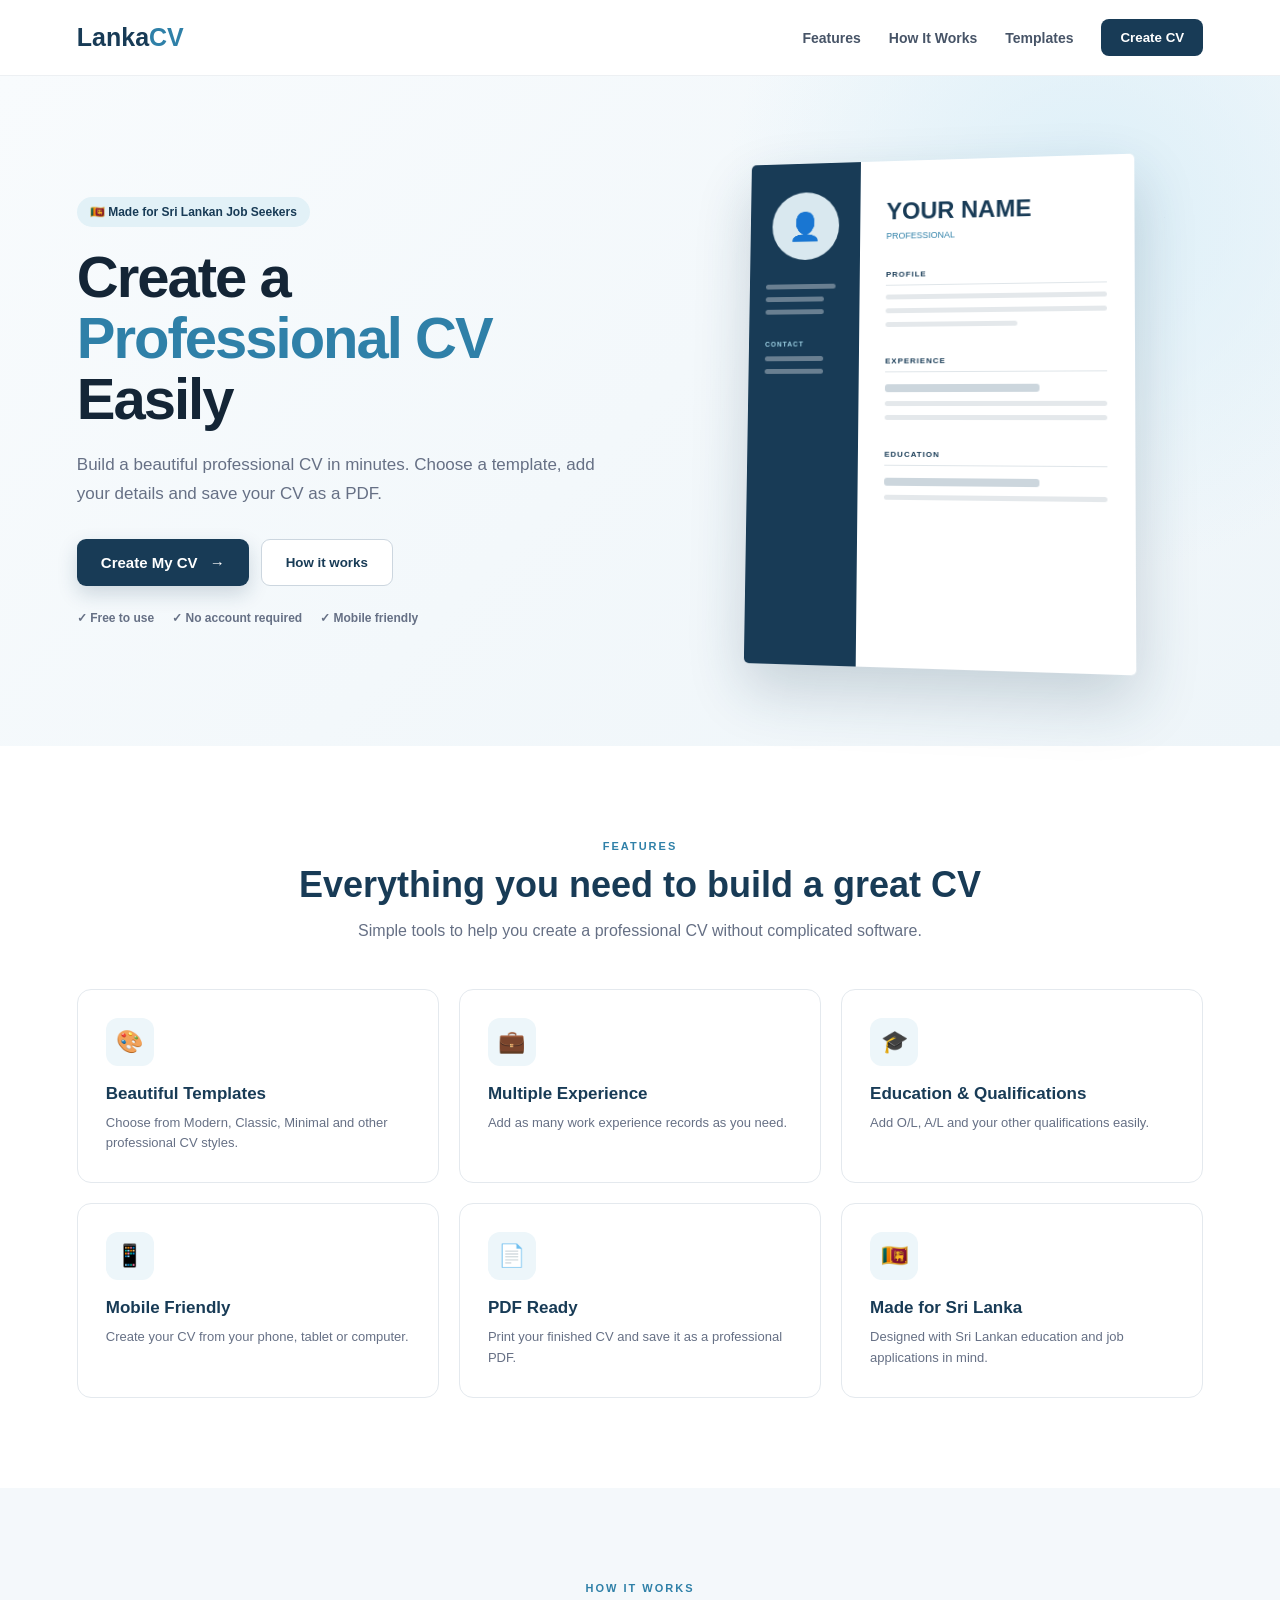
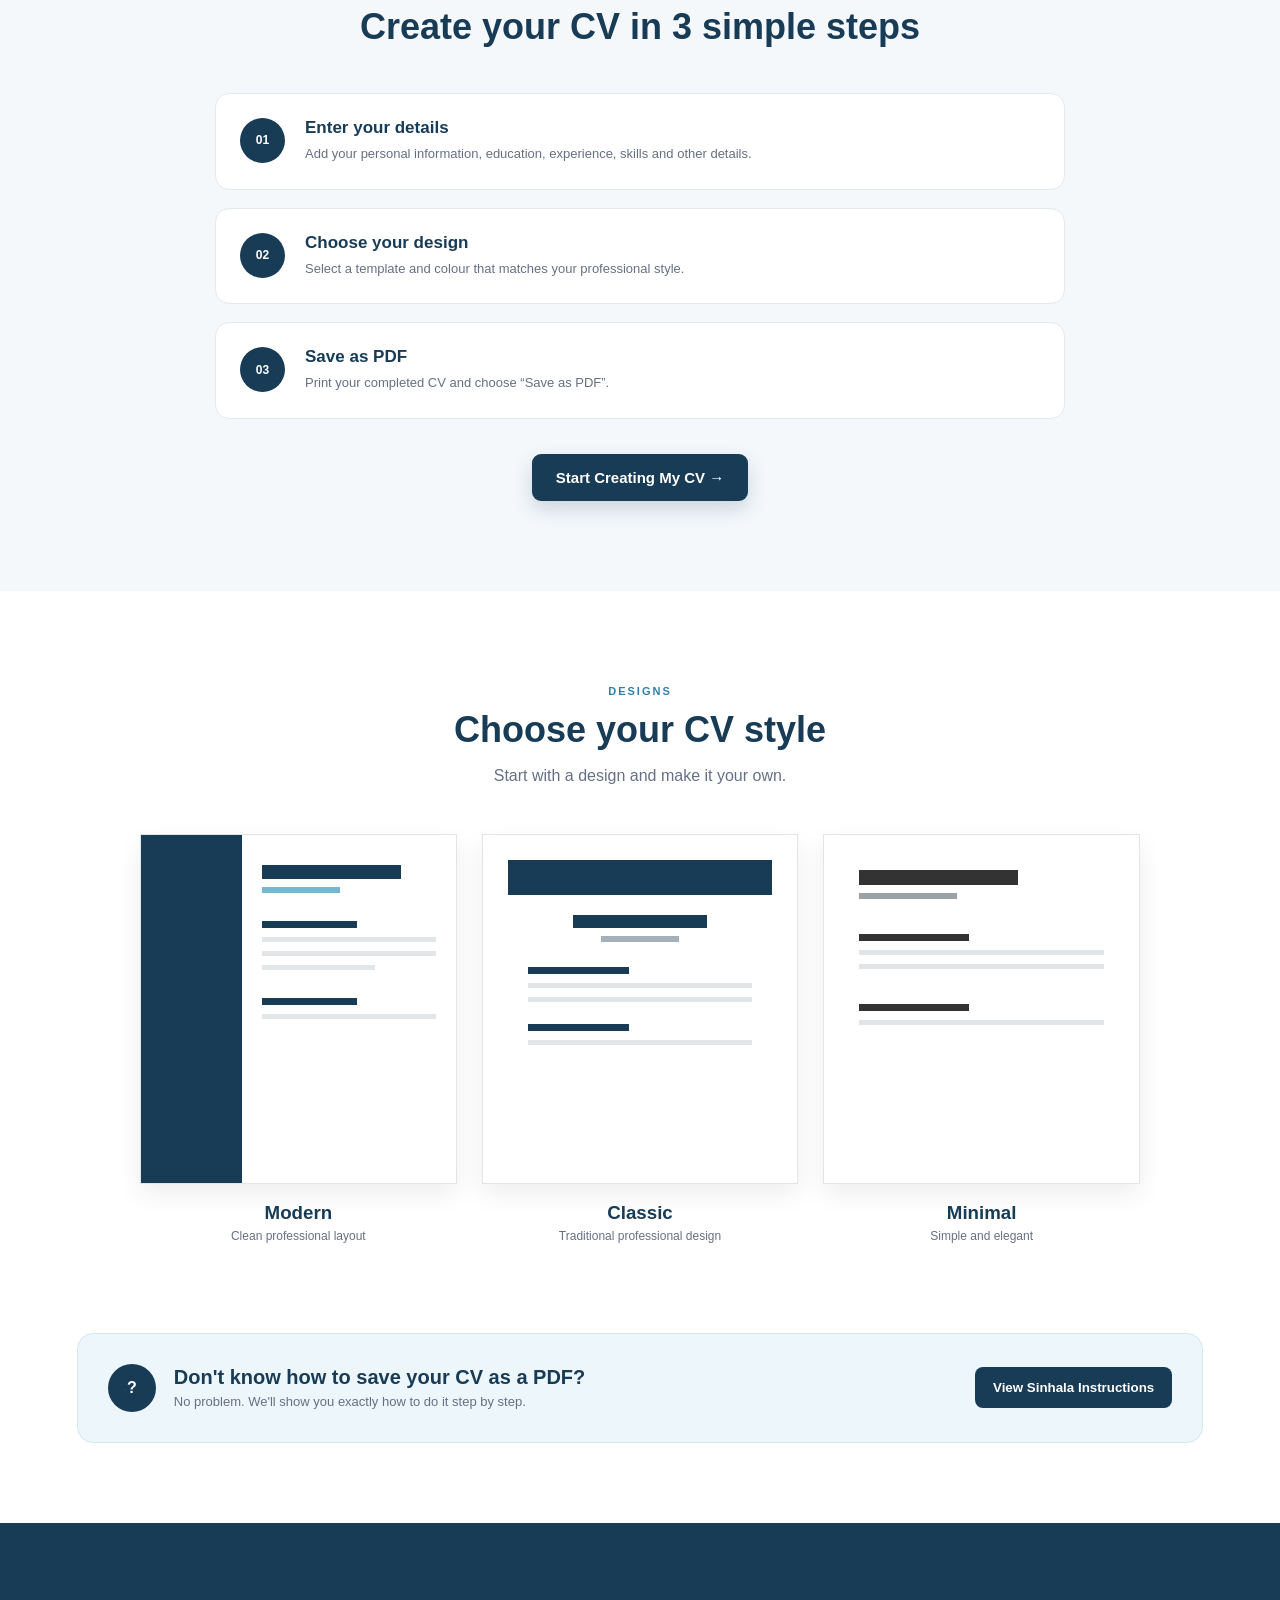
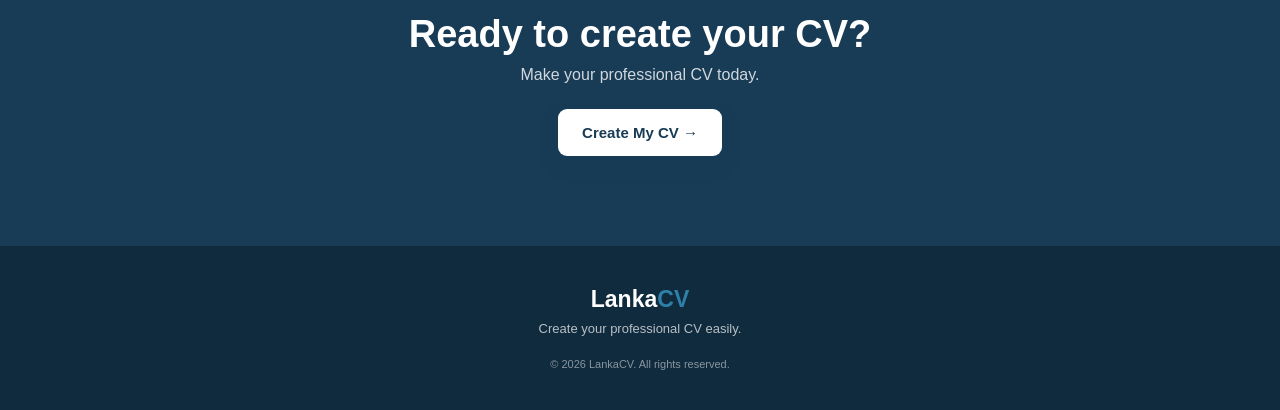
==== index.html @ cb24cae5 "Update index.html" ====
<!DOCTYPE html>
<html lang="en">
<head>
    <meta charset="UTF-8">
    <meta name="google-site-verification" content="SoLSp-naHzI0ZuiGSg0aDbTzo4lrwo9VHKtTko4lv-o" />
    <meta name="viewport" content="width=device-width, initial-scale=1.0">

    <title>LankaCV - Create Your Professional CV</title>

    <link rel="stylesheet" href="landing.css">
</head>

<body>

<!-- ================= NAVBAR ================= -->

<header class="navbar">

    <a href="#" class="logo">
        Lanka<span>CV</span>
    </a>

    <nav>
        <a href="#features">Features</a>
        <a href="#how">How It Works</a>
        <a href="#templates">Templates</a>
        <button class="nav-btn" onclick="openBuilder()">
            Create CV
        </button>
    </nav>

    <button class="menu-btn" onclick="toggleMenu()">
        ☰
    </button>

</header>


<!-- ================= MOBILE MENU ================= -->

<div class="mobile-menu" id="mobileMenu">

    <a href="#features" onclick="closeMenu()">Features</a>
    <a href="#how" onclick="closeMenu()">How It Works</a>
    <a href="#templates" onclick="closeMenu()">Templates</a>

    <button onclick="openBuilder()">
        Create My CV
    </button>

</div>


<!-- ================= HERO ================= -->

<section class="hero">

    <div class="hero-content">

        <div class="badge">
            🇱🇰 Made for Sri Lankan Job Seekers
        </div>

        <h1>
            Create a
            <span>Professional CV</span>
            Easily
        </h1>

        <p>
            Build a beautiful professional CV in minutes.
            Choose a template, add your details and save
            your CV as a PDF.
        </p>

        <div class="hero-buttons">

            <button
                class="primary-btn"
                onclick="openBuilder()">

                Create My CV
                <span>→</span>

            </button>

            <button
                class="secondary-btn"
                onclick="scrollToHow()">

                How it works

            </button>

        </div>

        <div class="trust">

            <div>
                ✓ Free to use
            </div>

            <div>
                ✓ No account required
            </div>

            <div>
                ✓ Mobile friendly
            </div>

        </div>

    </div>


    <!-- HERO CV MOCKUP -->

    <div class="hero-preview">

        <div class="mock-cv">

            <div class="mock-sidebar">

                <div class="mock-photo">
                    👤
                </div>

                <div class="mock-line long"></div>
                <div class="mock-line"></div>
                <div class="mock-line"></div>

                <div class="mock-title">
                    CONTACT
                </div>

                <div class="mock-line"></div>
                <div class="mock-line"></div>

            </div>


            <div class="mock-content">

                <div class="mock-name">
                    YOUR NAME
                </div>

                <div class="mock-job">
                    PROFESSIONAL
                </div>

                <div class="mock-section">
                    PROFILE
                </div>

                <div class="mock-text"></div>
                <div class="mock-text"></div>
                <div class="mock-text short"></div>

                <div class="mock-section">
                    EXPERIENCE
                </div>

                <div class="mock-heading"></div>
                <div class="mock-text"></div>
                <div class="mock-text"></div>

                <div class="mock-section">
                    EDUCATION
                </div>

                <div class="mock-heading"></div>
                <div class="mock-text"></div>

            </div>

        </div>

    </div>

</section>


<!-- ================= FEATURES ================= -->

<section class="features section" id="features">

    <div class="section-heading">

        <span>FEATURES</span>

        <h2>
            Everything you need to build a great CV
        </h2>

        <p>
            Simple tools to help you create a professional
            CV without complicated software.
        </p>

    </div>


    <div class="feature-grid">

        <div class="feature-card">

            <div class="feature-icon">
                🎨
            </div>

            <h3>
                Beautiful Templates
            </h3>

            <p>
                Choose from Modern, Classic, Minimal
                and other professional CV styles.
            </p>

        </div>


        <div class="feature-card">

            <div class="feature-icon">
                💼
            </div>

            <h3>
                Multiple Experience
            </h3>

            <p>
                Add as many work experience records
                as you need.
            </p>

        </div>


        <div class="feature-card">

            <div class="feature-icon">
                🎓
            </div>

            <h3>
                Education & Qualifications
            </h3>

            <p>
                Add O/L, A/L and your other
                qualifications easily.
            </p>

        </div>


        <div class="feature-card">

            <div class="feature-icon">
                📱
            </div>

            <h3>
                Mobile Friendly
            </h3>

            <p>
                Create your CV from your phone,
                tablet or computer.
            </p>

        </div>


        <div class="feature-card">

            <div class="feature-icon">
                📄
            </div>

            <h3>
                PDF Ready
            </h3>

            <p>
                Print your finished CV and save it
                as a professional PDF.
            </p>

        </div>


        <div class="feature-card">

            <div class="feature-icon">
                🇱🇰
            </div>

            <h3>
                Made for Sri Lanka
            </h3>

            <p>
                Designed with Sri Lankan education
                and job applications in mind.
            </p>

        </div>

    </div>

</section>


<!-- ================= HOW IT WORKS ================= -->

<section class="how section" id="how">

    <div class="section-heading">

        <span>HOW IT WORKS</span>

        <h2>
            Create your CV in 3 simple steps
        </h2>

    </div>


    <div class="steps">

        <div class="step">

            <div class="step-number">
                01
            </div>

            <div>

                <h3>
                    Enter your details
                </h3>

                <p>
                    Add your personal information,
                    education, experience, skills
                    and other details.
                </p>

            </div>

        </div>


        <div class="step">

            <div class="step-number">
                02
            </div>

            <div>

                <h3>
                    Choose your design
                </h3>

                <p>
                    Select a template and colour
                    that matches your professional style.
                </p>

            </div>

        </div>


        <div class="step">

            <div class="step-number">
                03
            </div>

            <div>

                <h3>
                    Save as PDF
                </h3>

                <p>
                    Print your completed CV and
                    choose “Save as PDF”.
                </p>

            </div>

        </div>

    </div>


    <button
        class="primary-btn center-btn"
        onclick="openBuilder()">

        Start Creating My CV →

    </button>

</section>


<!-- ================= TEMPLATES ================= -->

<section class="templates section" id="templates">

    <div class="section-heading">

        <span>DESIGNS</span>

        <h2>
            Choose your CV style
        </h2>

        <p>
            Start with a design and make it your own.
        </p>

    </div>


    <div class="template-grid">

        <div class="template-card">

            <div class="template-preview modern-preview">

                <div class="tp-side"></div>

                <div class="tp-content">

                    <div class="tp-name"></div>
                    <div class="tp-job"></div>

                    <div class="tp-heading"></div>

                    <div class="tp-text"></div>
                    <div class="tp-text"></div>
                    <div class="tp-text small"></div>

                    <div class="tp-heading"></div>

                    <div class="tp-text"></div>

                </div>

            </div>

            <h3>
                Modern
            </h3>

            <p>
                Clean professional layout
            </p>

        </div>


        <div class="template-card">

            <div class="template-preview classic-preview">

                <div class="classic-top"></div>

                <div class="classic-body">

                    <div class="classic-name"></div>
                    <div class="classic-job"></div>

                    <div class="classic-heading"></div>

                    <div class="classic-text"></div>
                    <div class="classic-text"></div>

                    <div class="classic-heading"></div>

                    <div class="classic-text"></div>

                </div>

            </div>

            <h3>
                Classic
            </h3>

            <p>
                Traditional professional design
            </p>

        </div>


        <div class="template-card">

            <div class="template-preview minimal-preview">

                <div class="minimal-name"></div>
                <div class="minimal-job"></div>

                <div class="minimal-heading"></div>

                <div class="minimal-text"></div>
                <div class="minimal-text"></div>

                <div class="minimal-heading"></div>

                <div class="minimal-text"></div>

            </div>

            <h3>
                Minimal
            </h3>

            <p>
                Simple and elegant
            </p>

        </div>

    </div>

</section>


<!-- ================= PDF HELP ================= -->

<section class="pdf-help">

    <div>

        <div class="help-icon">
            ?
        </div>

        <div>

            <h2>
                Don't know how to save your CV as a PDF?
            </h2>

            <p>
                No problem. We'll show you exactly how
                to do it step by step.
            </p>

        </div>

    </div>

    <button onclick="openPdfHelp()">
        View Sinhala Instructions
    </button>

</section>


<!-- ================= CTA ================= -->

<section class="cta">

    <h2>
        Ready to create your CV?
    </h2>

    <p>
        Make your professional CV today.
    </p>

    <button
        class="primary-btn"
        onclick="openBuilder()">

        Create My CV →

    </button>

</section>


<!-- ================= FOOTER ================= -->

<footer>

    <div class="footer-logo">
        Lanka<span>CV</span>
    </div>

    <p>
        Create your professional CV easily.
    </p>

    <small>
        © 2026 LankaCV. All rights reserved.
    </small>

</footer>


<!-- ================= PDF MODAL ================= -->

<div class="modal" id="pdfModal">

    <div class="modal-box">

        <button
            class="close-modal"
            onclick="closePdfHelp()">

            ×

        </button>

        <div class="modal-icon">
            📄
        </div>

        <h2>
            PDF එකක් විදිහට CV එක Download කරන්නේ කොහොමද?
        </h2>

        <p class="modal-intro">
            CV එක හදාගෙන ඉවර වුණාම පහත steps ටික follow කරන්න.
        </p>


        <div class="instruction">

            <div class="instruction-number">
                1
            </div>

            <div>

                <h3>
                    CV එක සම්පූර්ණ කරන්න
                </h3>

                <p>
                    Personal Details, Education,
                    Experience, Skills වගේ අවශ්‍ය තොරතුරු
                    සියල්ල ඇතුළත් කරන්න.
                </p>

            </div>

        </div>


        <div class="instruction">

            <div class="instruction-number">
                2
            </div>

            <div>

                <h3>
                    Download / Save as PDF ඔබන්න
                </h3>

                <p>
                    CV Builder එකේ පහළ තියෙන
                    “Download / Save as PDF” button එක ඔබන්න.
                </p>

            </div>

        </div>


        <div class="instruction">

            <div class="instruction-number">
                3
            </div>

            <div>

                <h3>
                    Print window එක එනකම් ඉන්න
                </h3>

                <p>
                    Browser එකේ Print window එක open වෙයි.
                </p>

            </div>

        </div>


        <div class="instruction">

            <div class="instruction-number">
                4
            </div>

            <div>

                <h3>
                    Destination / Printer එක තෝරන්න
                </h3>

                <p>
                    Computer එකේ නම්
                    <b>Save as PDF</b> තෝරන්න.
                    Phone එකක නම් Print options වල
                    PDF / Save as PDF option එක බලන්න.
                </p>

            </div>

        </div>


        <div class="instruction">

            <div class="instruction-number">
                5
            </div>

            <div>

                <h3>
                    Save කරන්න
                </h3>

                <p>
                    File name එකක් දාලා
                    <b>Save</b> කරන්න.
                    දැන් ඔයාගේ CV එක PDF file එකක්.
                </p>

            </div>

        </div>


        <div class="tip">

            💡 <b>Tip:</b>
            PDF එක save කරන්න කලින් Preview එකේ
            CV එකේ සියලුම details හරියට තියෙනවද කියලා බලන්න.

        </div>


        <button
            class="modal-builder-btn"
            onclick="closePdfHelp(); openBuilder();">

            දැන් CV එක හදන්න →

        </button>

    </div>

</div>


<script src="landing.js"></script>

</body>
</html>
---- landing.css ----
*{
    box-sizing:border-box;
    margin:0;
    padding:0;
}

html{
    scroll-behavior:smooth;
}

:root{
    --primary:#183b56;
    --secondary:#2f80a8;
    --light:#f4f8fb;
    --text:#182230;
    --muted:#667085;
    --border:#e4e9ee;
    --white:#ffffff;
}

body{
    font-family:Arial,"Segoe UI",sans-serif;
    color:var(--text);
    background:white;
    overflow-x:hidden;
}

button{
    font-family:inherit;
}

a{
    text-decoration:none;
    color:inherit;
}


/* ================= NAVBAR ================= */

.navbar{
    width:100%;
    height:76px;
    padding:0 6%;
    display:flex;
    align-items:center;
    justify-content:space-between;
    background:white;
    border-bottom:1px solid #edf0f3;
    position:sticky;
    top:0;
    z-index:100;
}

.logo{
    font-size:25px;
    font-weight:900;
    color:var(--primary);
}

.logo span,
.footer-logo span{
    color:var(--secondary);
}

.navbar nav{
    display:flex;
    align-items:center;
    gap:28px;
}

.navbar nav a{
    font-size:14px;
    color:#475467;
    font-weight:600;
}

.navbar nav a:hover{
    color:var(--primary);
}

.nav-btn{
    border:0;
    background:var(--primary);
    color:white;
    padding:11px 19px;
    border-radius:8px;
    font-weight:700;
    cursor:pointer;
}

.menu-btn{
    display:none;
    border:0;
    background:none;
    font-size:25px;
    cursor:pointer;
}


/* ================= MOBILE MENU ================= */

.mobile-menu{
    display:none;
    position:fixed;
    top:76px;
    left:0;
    right:0;
    background:white;
    padding:20px;
    box-shadow:0 10px 25px rgba(0,0,0,.1);
    z-index:99;
}

.mobile-menu.open{
    display:flex;
    flex-direction:column;
    gap:15px;
}

.mobile-menu a{
    padding:10px;
    font-weight:600;
}

.mobile-menu button{
    border:0;
    padding:13px;
    border-radius:8px;
    background:var(--primary);
    color:white;
    font-weight:700;
}


/* ================= HERO ================= */

.hero{
    min-height:650px;
    padding:80px 6%;
    background:
        radial-gradient(circle at 85% 20%,#dceff8 0,transparent 30%),
        linear-gradient(135deg,#f8fbfd,#eef5f9);
    display:grid;
    grid-template-columns:1fr 1fr;
    gap:60px;
    align-items:center;
}

.hero-content{
    max-width:620px;
}

.badge{
    display:inline-block;
    padding:8px 13px;
    border-radius:30px;
    background:#e2f1f7;
    color:var(--primary);
    font-size:12px;
    font-weight:700;
    margin-bottom:20px;
}

.hero h1{
    font-size:58px;
    line-height:1.05;
    letter-spacing:-2px;
    color:#142536;
}

.hero h1 span{
    display:block;
    color:var(--secondary);
}

.hero p{
    max-width:570px;
    margin-top:22px;
    font-size:17px;
    line-height:1.7;
    color:var(--muted);
}

.hero-buttons{
    display:flex;
    gap:12px;
    margin-top:30px;
}

.primary-btn{
    border:0;
    background:var(--primary);
    color:white;
    padding:15px 24px;
    border-radius:9px;
    font-size:15px;
    font-weight:800;
    cursor:pointer;
    box-shadow:0 8px 20px rgba(24,59,86,.18);
}

.primary-btn:hover{
    transform:translateY(-2px);
}

.primary-btn span{
    margin-left:8px;
}

.secondary-btn{
    background:white;
    border:1px solid #ccd6df;
    color:var(--primary);
    padding:15px 24px;
    border-radius:9px;
    font-weight:700;
    cursor:pointer;
}

.trust{
    display:flex;
    flex-wrap:wrap;
    gap:18px;
    margin-top:25px;
    color:#667085;
    font-size:12px;
    font-weight:600;
}


/* ================= HERO MOCK CV ================= */

.hero-preview{
    display:flex;
    justify-content:center;
    perspective:1000px;
}

.mock-cv{
    width:390px;
    height:510px;
    background:white;
    display:grid;
    grid-template-columns:115px 1fr;
    box-shadow:0 25px 60px rgba(24,59,86,.2);
    transform:rotateY(-7deg) rotateX(3deg);
    border-radius:5px;
    overflow:hidden;
}

.mock-sidebar{
    background:var(--primary);
    padding:30px 17px;
}

.mock-photo{
    width:70px;
    height:70px;
    border-radius:50%;
    background:#d9e8ef;
    display:flex;
    align-items:center;
    justify-content:center;
    margin:0 auto 25px;
    font-size:28px;
}

.mock-line{
    width:75%;
    height:5px;
    border-radius:5px;
    background:rgba(255,255,255,.35);
    margin-bottom:8px;
}

.mock-line.long{
    width:90%;
}

.mock-title{
    color:#9ed2e5;
    font-size:7px;
    font-weight:bold;
    letter-spacing:1px;
    margin:27px 0 9px;
}

.mock-content{
    padding:38px 27px;
}

.mock-name{
    font-size:24px;
    font-weight:900;
    color:var(--primary);
}

.mock-job{
    color:var(--secondary);
    font-size:9px;
    margin-top:6px;
}

.mock-section{
    margin-top:30px;
    padding-bottom:6px;
    border-bottom:1px solid #dfe5e9;
    font-size:8px;
    font-weight:800;
    letter-spacing:1px;
    color:var(--primary);
}

.mock-text{
    height:5px;
    background:#e4e8eb;
    margin-top:9px;
    border-radius:4px;
}

.mock-text.short{
    width:60%;
}

.mock-heading{
    width:70%;
    height:8px;
    background:#ccd6dd;
    margin-top:12px;
    border-radius:3px;
}


/* ================= SECTIONS ================= */

.section{
    padding:90px 6%;
}

.section-heading{
    max-width:700px;
    margin:0 auto 45px;
    text-align:center;
}

.section-heading span{
    font-size:11px;
    font-weight:900;
    letter-spacing:2px;
    color:var(--secondary);
}

.section-heading h2{
    margin-top:10px;
    font-size:36px;
    color:var(--primary);
}

.section-heading p{
    margin-top:12px;
    color:var(--muted);
    line-height:1.6;
}


/* ================= FEATURES ================= */

.features{
    background:white;
}

.feature-grid{
    max-width:1150px;
    margin:auto;
    display:grid;
    grid-template-columns:repeat(3,1fr);
    gap:20px;
}

.feature-card{
    border:1px solid var(--border);
    padding:28px;
    border-radius:14px;
    background:white;
    transition:.2s;
}

.feature-card:hover{
    transform:translateY(-5px);
    box-shadow:0 15px 35px rgba(0,0,0,.07);
}

.feature-icon{
    width:48px;
    height:48px;
    display:flex;
    align-items:center;
    justify-content:center;
    background:#edf6fa;
    border-radius:12px;
    font-size:22px;
    margin-bottom:18px;
}

.feature-card h3{
    font-size:17px;
    color:var(--primary);
}

.feature-card p{
    margin-top:9px;
    font-size:13px;
    line-height:1.6;
    color:var(--muted);
}


/* ================= HOW ================= */

.how{
    background:var(--light);
}

.steps{
    max-width:850px;
    margin:auto;
    display:grid;
    gap:18px;
}

.step{
    background:white;
    border:1px solid var(--border);
    border-radius:14px;
    padding:24px;
    display:flex;
    gap:20px;
    align-items:flex-start;
}

.step-number{
    width:45px;
    height:45px;
    flex-shrink:0;
    border-radius:50%;
    background:var(--primary);
    color:white;
    display:flex;
    align-items:center;
    justify-content:center;
    font-weight:900;
    font-size:12px;
}

.step h3{
    color:var(--primary);
    font-size:17px;
}

.step p{
    margin-top:6px;
    color:var(--muted);
    line-height:1.6;
    font-size:13px;
}

.center-btn{
    display:block;
    margin:35px auto 0;
}


/* ================= TEMPLATES ================= */

.template-grid{
    max-width:1000px;
    margin:auto;
    display:grid;
    grid-template-columns:repeat(3,1fr);
    gap:25px;
}

.template-card{
    text-align:center;
}

.template-preview{
    height:350px;
    border:1px solid #dfe5e9;
    background:white;
    box-shadow:0 10px 25px rgba(0,0,0,.07);
    margin-bottom:18px;
    overflow:hidden;
}

.modern-preview{
    display:grid;
    grid-template-columns:32% 68%;
}

.tp-side{
    background:var(--primary);
}

.tp-content{
    padding:30px 20px;
    text-align:left;
}

.tp-name{
    width:80%;
    height:14px;
    background:var(--primary);
}

.tp-job{
    width:45%;
    height:6px;
    background:#78b6ce;
    margin-top:8px;
}

.tp-heading{
    width:55%;
    height:7px;
    background:var(--primary);
    margin-top:28px;
}

.tp-text{
    width:100%;
    height:5px;
    background:#e2e6e9;
    margin-top:9px;
}

.tp-text.small{
    width:65%;
}

.classic-preview{
    padding:25px;
}

.classic-top{
    height:35px;
    background:var(--primary);
}

.classic-body{
    padding:20px;
}

.classic-name{
    width:60%;
    height:13px;
    background:var(--primary);
    margin:auto;
}

.classic-job{
    width:35%;
    height:6px;
    background:#a5afb7;
    margin:8px auto 25px;
}

.classic-heading{
    width:45%;
    height:7px;
    background:var(--primary);
    margin-top:22px;
}

.classic-text{
    width:100%;
    height:5px;
    background:#e1e5e8;
    margin-top:9px;
}

.minimal-preview{
    padding:35px;
    text-align:left;
}

.minimal-name{
    width:65%;
    height:15px;
    background:#333;
}

.minimal-job{
    width:40%;
    height:6px;
    background:#9aa2a8;
    margin-top:8px;
}

.minimal-heading{
    width:45%;
    height:7px;
    background:#333;
    margin-top:35px;
}

.minimal-text{
    width:100%;
    height:5px;
    background:#e2e5e7;
    margin-top:9px;
}

.template-card h3{
    color:var(--primary);
}

.template-card p{
    margin-top:5px;
    color:var(--muted);
    font-size:12px;
}


/* ================= PDF HELP ================= */

.pdf-help{
    margin:0 6% 80px;
    padding:30px;
    background:#edf6fa;
    border:1px solid #d5e8ef;
    border-radius:16px;
    display:flex;
    justify-content:space-between;
    align-items:center;
    gap:25px;
}

.pdf-help>div{
    display:flex;
    align-items:center;
    gap:18px;
}

.help-icon{
    width:48px;
    height:48px;
    border-radius:50%;
    background:var(--primary);
    color:white;
    display:flex;
    align-items:center;
    justify-content:center;
    font-weight:900;
}

.pdf-help h2{
    color:var(--primary);
    font-size:20px;
}

.pdf-help p{
    color:var(--muted);
    margin-top:5px;
    font-size:13px;
}

.pdf-help button{
    flex-shrink:0;
    border:0;
    background:var(--primary);
    color:white;
    padding:13px 18px;
    border-radius:8px;
    font-weight:700;
    cursor:pointer;
}


/* ================= CTA ================= */

.cta{
    text-align:center;
    padding:90px 20px;
    background:var(--primary);
    color:white;
}

.cta h2{
    font-size:38px;
}

.cta p{
    margin-top:10px;
    opacity:.8;
}

.cta .primary-btn{
    margin-top:25px;
    background:white;
    color:var(--primary);
}


/* ================= FOOTER ================= */

footer{
    background:#102b3e;
    color:white;
    text-align:center;
    padding:40px 20px;
}

.footer-logo{
    font-size:23px;
    font-weight:900;
}

footer p{
    margin-top:8px;
    font-size:13px;
    opacity:.7;
}

footer small{
    display:block;
    margin-top:22px;
    font-size:11px;
    opacity:.5;
}


/* ================= MODAL ================= */

.modal{
    display:none;
    position:fixed;
    inset:0;
    background:rgba(10,25,35,.65);
    z-index:500;
    padding:25px;
    overflow-y:auto;
}

.modal.open{
    display:flex;
    align-items:center;
    justify-content:center;
}

.modal-box{
    width:100%;
    max-width:650px;
    background:white;
    border-radius:18px;
    padding:35px;
    position:relative;
    max-height:90vh;
    overflow-y:auto;
}

.close-modal{
    position:absolute;
    top:15px;
    right:18px;
    border:0;
    background:#f0f2f4;
    width:34px;
    height:34px;
    border-radius:50%;
    font-size:23px;
    cursor:pointer;
}

.modal-icon{
    font-size:35px;
}

.modal-box h2{
    margin-top:12px;
    color:var(--primary);
    font-size:25px;
}

.modal-intro{
    margin-top:8px;
    color:var(--muted);
    line-height:1.6;
}

.instruction{
    display:flex;
    gap:15px;
    margin-top:20px;
    padding:16px;
    border:1px solid var(--border);
    border-radius:10px;
}

.instruction-number{
    width:30px;
    height:30px;
    flex-shrink:0;
    background:var(--primary);
    color:white;
    border-radius:50%;
    display:flex;
    justify-content:center;
    align-items:center;
    font-weight:900;
}

.instruction h3{
    color:var(--primary);
    font-size:14px;
}

.instruction p{
    margin-top:5px;
    color:#667085;
    line-height:1.6;
    font-size:13px;
}

.tip{
    margin-top:20px;
    padding:15px;
    border-radius:9px;
    background:#fff7df;
    color:#68551d;
    font-size:13px;
    line-height:1.6;
}

.modal-builder-btn{
    width:100%;
    margin-top:20px;
    border:0;
    padding:14px;
    background:var(--primary);
    color:white;
    border-radius:8px;
    font-weight:800;
    cursor:pointer;
}


/* ================= RESPONSIVE ================= */

@media(max-width:900px){

    .navbar{
        padding:0 20px;
    }

    .navbar nav{
        display:none;
    }

    .menu-btn{
        display:block;
    }

    .hero{
        grid-template-columns:1fr;
        padding:60px 6%;
        text-align:center;
    }

    .hero-content{
        margin:auto;
    }

    .hero h1{
        font-size:45px;
    }

    .hero-buttons,
    .trust{
        justify-content:center;
    }

    .hero-preview{
        margin-top:20px;
    }

    .feature-grid{
        grid-template-columns:1fr 1fr;
    }

    .template-grid{
        grid-template-columns:1fr 1fr;
    }

    .pdf-help{
        flex-direction:column;
        align-items:flex-start;
    }

}


@media(max-width:600px){

    .section{
        padding:65px 20px;
    }

    .hero{
        padding:50px 20px;
    }

    .hero h1{
        font-size:38px;
        letter-spacing:-1px;
    }

    .hero p{
        font-size:14px;
    }

    .hero-buttons{
        flex-direction:column;
    }

    .primary-btn,
    .secondary-btn{
        width:100%;
    }

    .mock-cv{
        width:300px;
        height:400px;
        grid-template-columns:90px 1fr;
    }

    .mock-content{
        padding:25px 18px;
    }

    .mock-name{
        font-size:18px;
    }

    .feature-grid,
    .template-grid{
        grid-template-columns:1fr;
    }

    .section-heading h2{
        font-size:28px;
    }

    .pdf-help{
        margin:0 20px 60px;
        padding:22px;
    }

    .pdf-help>div{
        align-items:flex-start;
    }

    .pdf-help h2{
        font-size:17px;
    }

    .pdf-help button{
        width:100%;
    }

    .cta h2{
        font-size:30px;
    }

    .modal{
        padding:10px;
    }

    .modal-box{
        padding:25px 18px;
    }

    .modal-box h2{
        font-size:20px;
    }

}
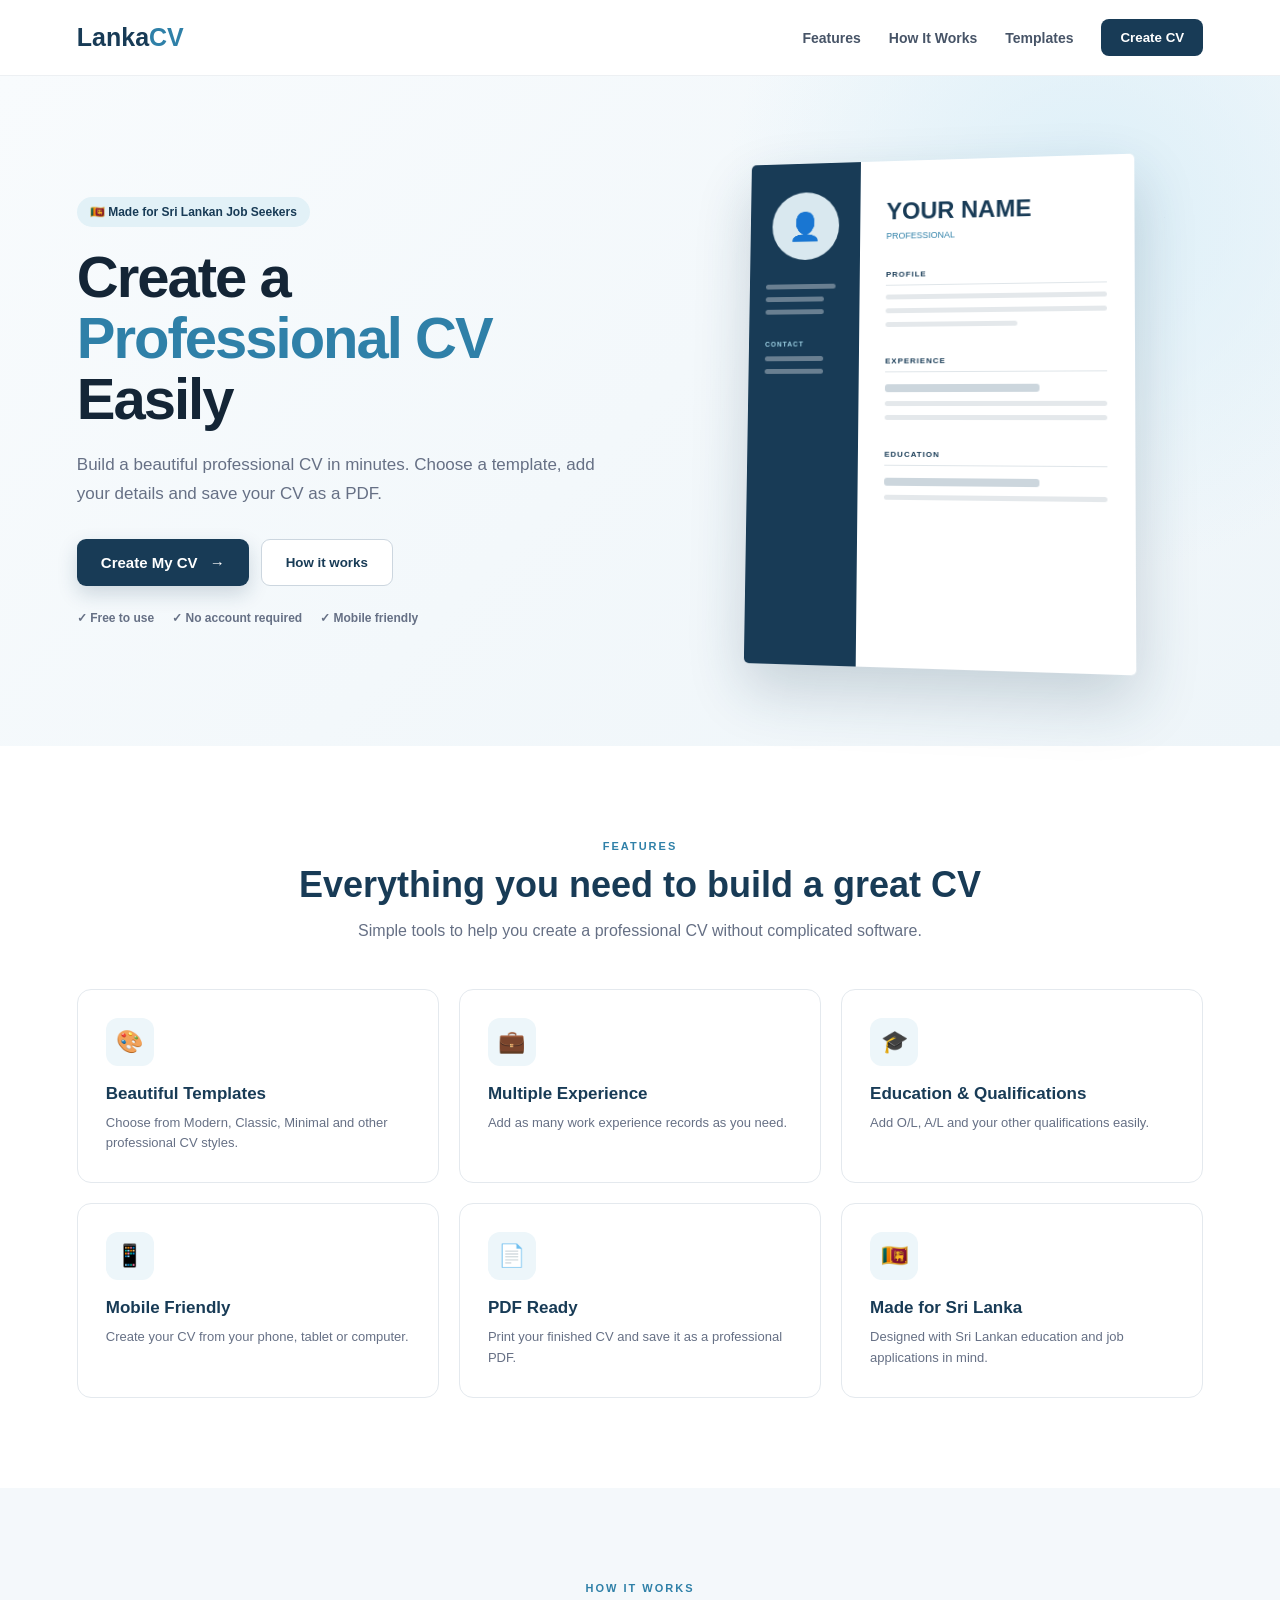
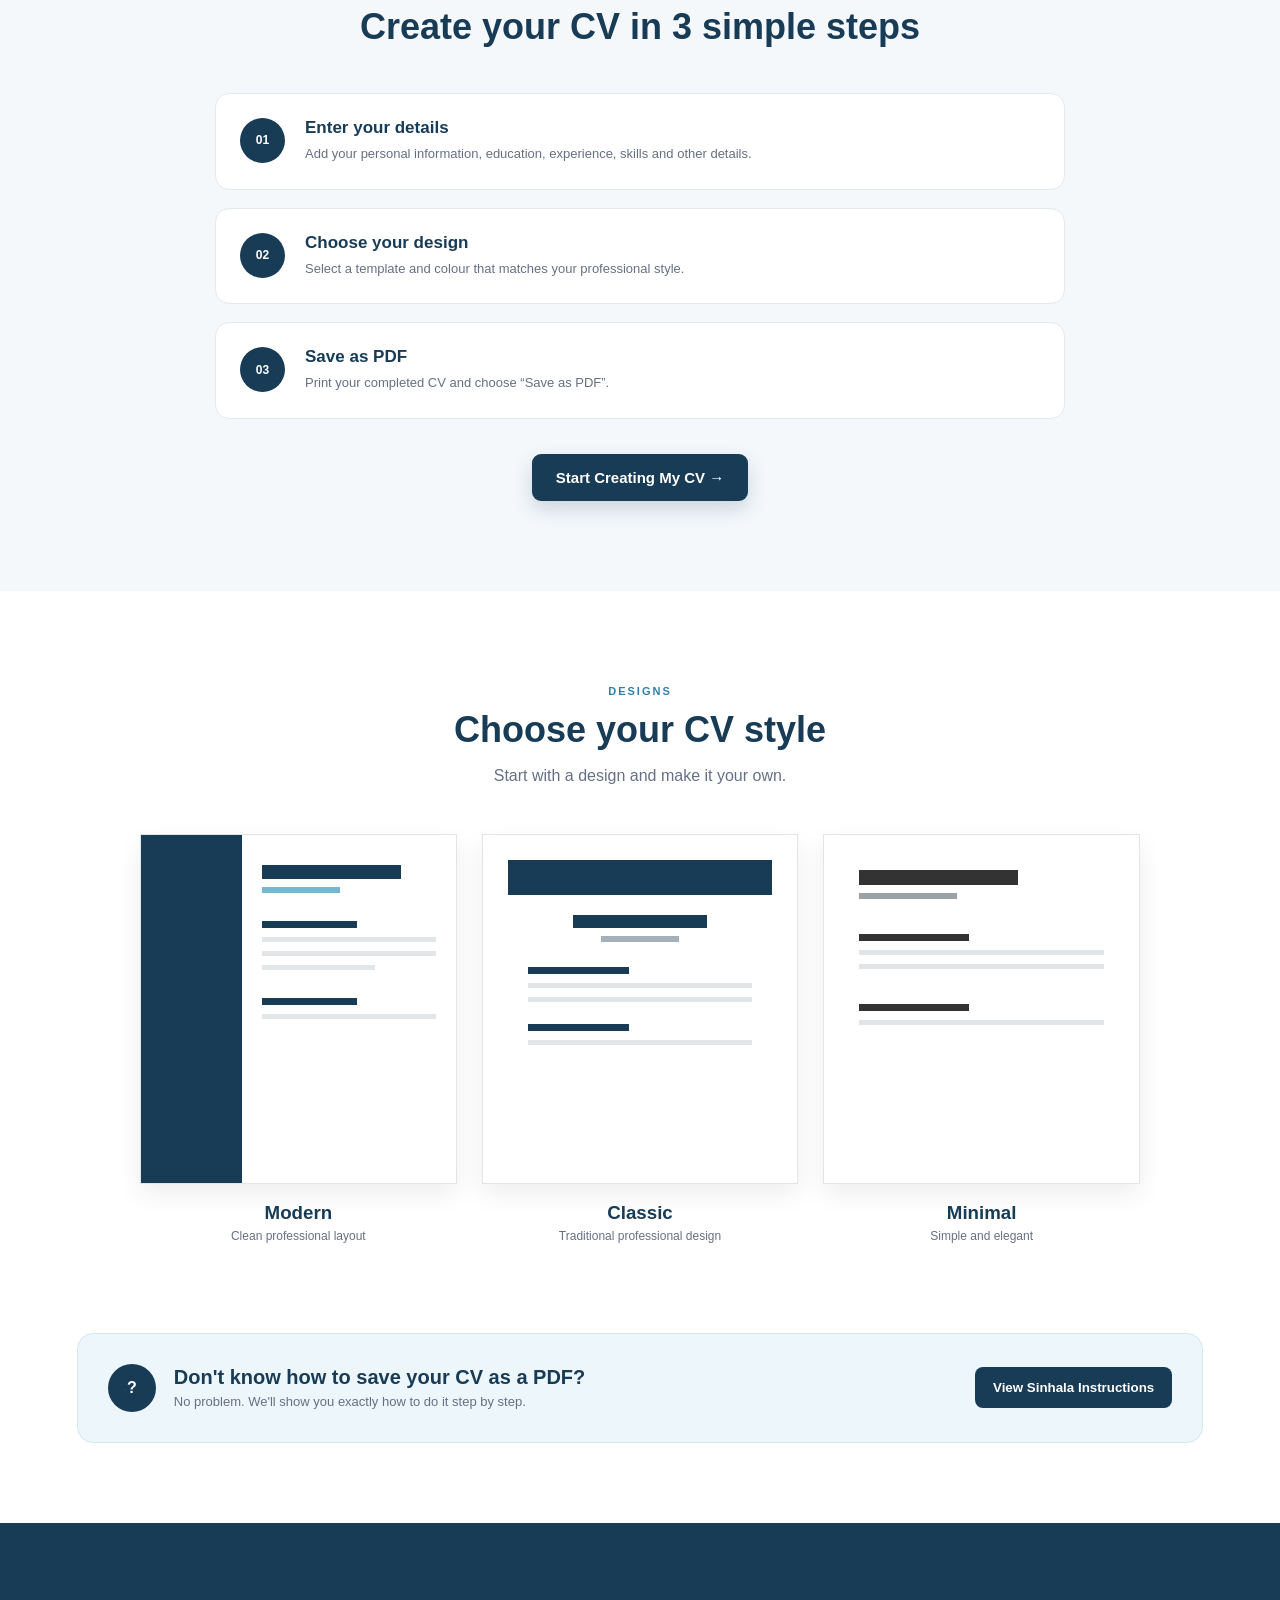
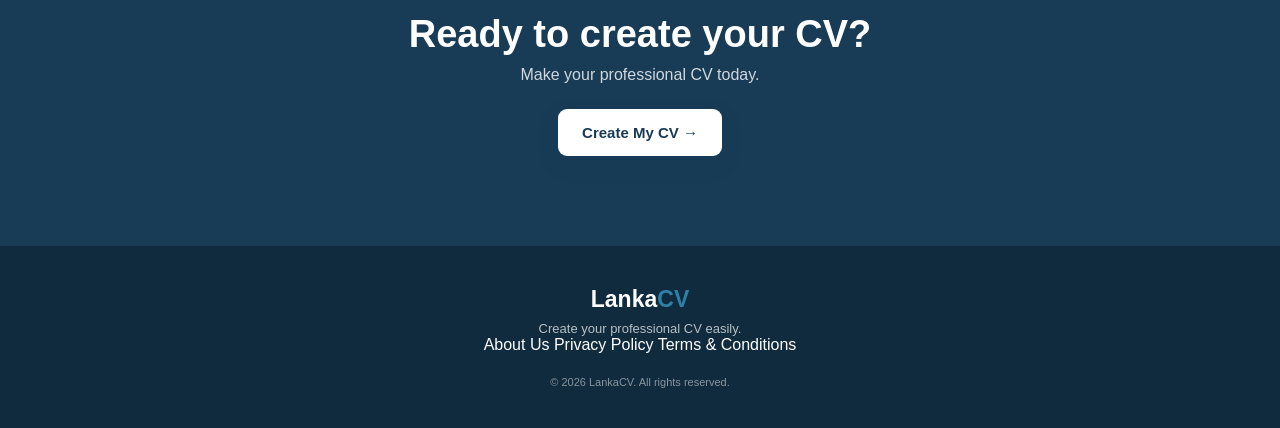
==== commit 48aa26b3: "Update index.html" ====
--- a/index.html
+++ b/index.html
@@ -1,779 +1,813 @@
 <!DOCTYPE html>
 <html lang="en">
+
 <head>
     <meta charset="UTF-8">
     <meta name="google-site-verification" content="SoLSp-naHzI0ZuiGSg0aDbTzo4lrwo9VHKtTko4lv-o" />
     <meta name="viewport" content="width=device-width, initial-scale=1.0">
 
-    <title>LankaCV - Create Your Professional CV</title>
-
+    <title>LankaCV - Free Professional CV Builder for Sri Lanka</title>
+
+    <meta name="description"
+        content="Create a professional CV online with LankaCV. Choose a CV template, add your education, experience and skills, and save your CV as a PDF. Free and no account required.">
+
+    <meta name="robots" content="index, follow">
+
+    <meta name="googlebot" content="index, follow">
+
+    <link rel="canonical" href="https://npweeravansha.github.io/LankaCV/">
+
+    <!-- Open Graph -->
+    <meta property="og:title" content="LankaCV - Free Professional CV Builder for Sri Lanka">
+
+    <meta property="og:description"
+        content="Create a professional CV online with LankaCV. Choose a template, add your details and save your CV as a PDF.">
+
+    <meta property="og:type" content="website">
+
+    <meta property="og:url" content="https://npweeravansha.github.io/LankaCV/">
+
+    <meta property="og:site_name" content="LankaCV">
+
+    <link rel="icon" type="image/png" href="favicon.png">
     <link rel="stylesheet" href="landing.css">
+
+    <script type="application/ld+json">
+{
+  "@context": "https://schema.org",
+  "@type": "WebSite",
+  "@id": "https://npweeravansha.github.io/LankaCV/#website",
+  "name": "LankaCV",
+  "url": "https://npweeravansha.github.io/LankaCV/",
+  "description": "Free professional CV builder for Sri Lankan job seekers.",
+  "creator": {
+    "@type": "Person",
+    "@id": "https://npweeravansha.github.io/Nipunika-Weeravansha/#person",
+    "name": "Nipunika Weeravansha",
+    "url": "https://npweeravansha.github.io/Nipunika-Weeravansha/"
+  }
+}
+</script>
 </head>
 
 <body>
 
-<!-- ================= NAVBAR ================= -->
-
-<header class="navbar">
-
-    <a href="#" class="logo">
-        Lanka<span>CV</span>
-    </a>
-
-    <nav>
-        <a href="#features">Features</a>
-        <a href="#how">How It Works</a>
-        <a href="#templates">Templates</a>
-        <button class="nav-btn" onclick="openBuilder()">
-            Create CV
+    <!-- ================= NAVBAR ================= -->
+
+    <header class="navbar">
+
+        <a href="#" class="logo">
+            Lanka<span>CV</span>
+        </a>
+
+        <nav>
+            <a href="#features">Features</a>
+            <a href="#how">How It Works</a>
+            <a href="#templates">Templates</a>
+            <button class="nav-btn" onclick="openBuilder()">
+                Create CV
+            </button>
+        </nav>
+
+        <button class="menu-btn" onclick="toggleMenu()">
+            ☰
         </button>
-    </nav>
-
-    <button class="menu-btn" onclick="toggleMenu()">
-        ☰
-    </button>
-
-</header>
-
-
-<!-- ================= MOBILE MENU ================= -->
-
-<div class="mobile-menu" id="mobileMenu">
-
-    <a href="#features" onclick="closeMenu()">Features</a>
-    <a href="#how" onclick="closeMenu()">How It Works</a>
-    <a href="#templates" onclick="closeMenu()">Templates</a>
-
-    <button onclick="openBuilder()">
-        Create My CV
-    </button>
-
-</div>
-
-
-<!-- ================= HERO ================= -->
-
-<section class="hero">
-
-    <div class="hero-content">
-
-        <div class="badge">
-            🇱🇰 Made for Sri Lankan Job Seekers
-        </div>
-
-        <h1>
-            Create a
-            <span>Professional CV</span>
-            Easily
-        </h1>
+
+    </header>
+
+
+    <!-- ================= MOBILE MENU ================= -->
+
+    <div class="mobile-menu" id="mobileMenu">
+
+        <a href="#features" onclick="closeMenu()">Features</a>
+        <a href="#how" onclick="closeMenu()">How It Works</a>
+        <a href="#templates" onclick="closeMenu()">Templates</a>
+
+        <button onclick="openBuilder()">
+            Create My CV
+        </button>
+
+    </div>
+
+
+    <!-- ================= HERO ================= -->
+
+    <section class="hero">
+
+        <div class="hero-content">
+
+            <div class="badge">
+                🇱🇰 Made for Sri Lankan Job Seekers
+            </div>
+
+            <h1>
+                Create a
+                <span>Professional CV</span>
+                Easily
+            </h1>
+
+            <p>
+                Build a beautiful professional CV in minutes.
+                Choose a template, add your details and save
+                your CV as a PDF.
+            </p>
+
+            <div class="hero-buttons">
+
+                <button class="primary-btn" onclick="openBuilder()">
+
+                    Create My CV
+                    <span>→</span>
+
+                </button>
+
+                <button class="secondary-btn" onclick="scrollToHow()">
+
+                    How it works
+
+                </button>
+
+            </div>
+
+            <div class="trust">
+
+                <div>
+                    ✓ Free to use
+                </div>
+
+                <div>
+                    ✓ No account required
+                </div>
+
+                <div>
+                    ✓ Mobile friendly
+                </div>
+
+            </div>
+
+        </div>
+
+
+        <!-- HERO CV MOCKUP -->
+
+        <div class="hero-preview">
+
+            <div class="mock-cv">
+
+                <div class="mock-sidebar">
+
+                    <div class="mock-photo">
+                        👤
+                    </div>
+
+                    <div class="mock-line long"></div>
+                    <div class="mock-line"></div>
+                    <div class="mock-line"></div>
+
+                    <div class="mock-title">
+                        CONTACT
+                    </div>
+
+                    <div class="mock-line"></div>
+                    <div class="mock-line"></div>
+
+                </div>
+
+
+                <div class="mock-content">
+
+                    <div class="mock-name">
+                        YOUR NAME
+                    </div>
+
+                    <div class="mock-job">
+                        PROFESSIONAL
+                    </div>
+
+                    <div class="mock-section">
+                        PROFILE
+                    </div>
+
+                    <div class="mock-text"></div>
+                    <div class="mock-text"></div>
+                    <div class="mock-text short"></div>
+
+                    <div class="mock-section">
+                        EXPERIENCE
+                    </div>
+
+                    <div class="mock-heading"></div>
+                    <div class="mock-text"></div>
+                    <div class="mock-text"></div>
+
+                    <div class="mock-section">
+                        EDUCATION
+                    </div>
+
+                    <div class="mock-heading"></div>
+                    <div class="mock-text"></div>
+
+                </div>
+
+            </div>
+
+        </div>
+
+    </section>
+
+
+    <!-- ================= FEATURES ================= -->
+
+    <section class="features section" id="features">
+
+        <div class="section-heading">
+
+            <span>FEATURES</span>
+
+            <h2>
+                Everything you need to build a great CV
+            </h2>
+
+            <p>
+                Simple tools to help you create a professional
+                CV without complicated software.
+            </p>
+
+        </div>
+
+
+        <div class="feature-grid">
+
+            <div class="feature-card">
+
+                <div class="feature-icon">
+                    🎨
+                </div>
+
+                <h3>
+                    Beautiful Templates
+                </h3>
+
+                <p>
+                    Choose from Modern, Classic, Minimal
+                    and other professional CV styles.
+                </p>
+
+            </div>
+
+
+            <div class="feature-card">
+
+                <div class="feature-icon">
+                    💼
+                </div>
+
+                <h3>
+                    Multiple Experience
+                </h3>
+
+                <p>
+                    Add as many work experience records
+                    as you need.
+                </p>
+
+            </div>
+
+
+            <div class="feature-card">
+
+                <div class="feature-icon">
+                    🎓
+                </div>
+
+                <h3>
+                    Education & Qualifications
+                </h3>
+
+                <p>
+                    Add O/L, A/L and your other
+                    qualifications easily.
+                </p>
+
+            </div>
+
+
+            <div class="feature-card">
+
+                <div class="feature-icon">
+                    📱
+                </div>
+
+                <h3>
+                    Mobile Friendly
+                </h3>
+
+                <p>
+                    Create your CV from your phone,
+                    tablet or computer.
+                </p>
+
+            </div>
+
+
+            <div class="feature-card">
+
+                <div class="feature-icon">
+                    📄
+                </div>
+
+                <h3>
+                    PDF Ready
+                </h3>
+
+                <p>
+                    Print your finished CV and save it
+                    as a professional PDF.
+                </p>
+
+            </div>
+
+
+            <div class="feature-card">
+
+                <div class="feature-icon">
+                    🇱🇰
+                </div>
+
+                <h3>
+                    Made for Sri Lanka
+                </h3>
+
+                <p>
+                    Designed with Sri Lankan education
+                    and job applications in mind.
+                </p>
+
+            </div>
+
+        </div>
+
+    </section>
+
+
+    <!-- ================= HOW IT WORKS ================= -->
+
+    <section class="how section" id="how">
+
+        <div class="section-heading">
+
+            <span>HOW IT WORKS</span>
+
+            <h2>
+                Create your CV in 3 simple steps
+            </h2>
+
+        </div>
+
+
+        <div class="steps">
+
+            <div class="step">
+
+                <div class="step-number">
+                    01
+                </div>
+
+                <div>
+
+                    <h3>
+                        Enter your details
+                    </h3>
+
+                    <p>
+                        Add your personal information,
+                        education, experience, skills
+                        and other details.
+                    </p>
+
+                </div>
+
+            </div>
+
+
+            <div class="step">
+
+                <div class="step-number">
+                    02
+                </div>
+
+                <div>
+
+                    <h3>
+                        Choose your design
+                    </h3>
+
+                    <p>
+                        Select a template and colour
+                        that matches your professional style.
+                    </p>
+
+                </div>
+
+            </div>
+
+
+            <div class="step">
+
+                <div class="step-number">
+                    03
+                </div>
+
+                <div>
+
+                    <h3>
+                        Save as PDF
+                    </h3>
+
+                    <p>
+                        Print your completed CV and
+                        choose “Save as PDF”.
+                    </p>
+
+                </div>
+
+            </div>
+
+        </div>
+
+
+        <button class="primary-btn center-btn" onclick="openBuilder()">
+
+            Start Creating My CV →
+
+        </button>
+
+    </section>
+
+
+    <!-- ================= TEMPLATES ================= -->
+
+    <section class="templates section" id="templates">
+
+        <div class="section-heading">
+
+            <span>DESIGNS</span>
+
+            <h2>
+                Choose your CV style
+            </h2>
+
+            <p>
+                Start with a design and make it your own.
+            </p>
+
+        </div>
+
+
+        <div class="template-grid">
+
+            <div class="template-card">
+
+                <div class="template-preview modern-preview">
+
+                    <div class="tp-side"></div>
+
+                    <div class="tp-content">
+
+                        <div class="tp-name"></div>
+                        <div class="tp-job"></div>
+
+                        <div class="tp-heading"></div>
+
+                        <div class="tp-text"></div>
+                        <div class="tp-text"></div>
+                        <div class="tp-text small"></div>
+
+                        <div class="tp-heading"></div>
+
+                        <div class="tp-text"></div>
+
+                    </div>
+
+                </div>
+
+                <h3>
+                    Modern
+                </h3>
+
+                <p>
+                    Clean professional layout
+                </p>
+
+            </div>
+
+
+            <div class="template-card">
+
+                <div class="template-preview classic-preview">
+
+                    <div class="classic-top"></div>
+
+                    <div class="classic-body">
+
+                        <div class="classic-name"></div>
+                        <div class="classic-job"></div>
+
+                        <div class="classic-heading"></div>
+
+                        <div class="classic-text"></div>
+                        <div class="classic-text"></div>
+
+                        <div class="classic-heading"></div>
+
+                        <div class="classic-text"></div>
+
+                    </div>
+
+                </div>
+
+                <h3>
+                    Classic
+                </h3>
+
+                <p>
+                    Traditional professional design
+                </p>
+
+            </div>
+
+
+            <div class="template-card">
+
+                <div class="template-preview minimal-preview">
+
+                    <div class="minimal-name"></div>
+                    <div class="minimal-job"></div>
+
+                    <div class="minimal-heading"></div>
+
+                    <div class="minimal-text"></div>
+                    <div class="minimal-text"></div>
+
+                    <div class="minimal-heading"></div>
+
+                    <div class="minimal-text"></div>
+
+                </div>
+
+                <h3>
+                    Minimal
+                </h3>
+
+                <p>
+                    Simple and elegant
+                </p>
+
+            </div>
+
+        </div>
+
+    </section>
+
+
+    <!-- ================= PDF HELP ================= -->
+
+    <section class="pdf-help">
+
+        <div>
+
+            <div class="help-icon">
+                ?
+            </div>
+
+            <div>
+
+                <h2>
+                    Don't know how to save your CV as a PDF?
+                </h2>
+
+                <p>
+                    No problem. We'll show you exactly how
+                    to do it step by step.
+                </p>
+
+            </div>
+
+        </div>
+
+        <button onclick="openPdfHelp()">
+            View Sinhala Instructions
+        </button>
+
+    </section>
+
+
+    <!-- ================= CTA ================= -->
+
+    <section class="cta">
+
+        <h2>
+            Ready to create your CV?
+        </h2>
 
         <p>
-            Build a beautiful professional CV in minutes.
-            Choose a template, add your details and save
-            your CV as a PDF.
+            Make your professional CV today.
         </p>
 
-        <div class="hero-buttons">
-
-            <button
-                class="primary-btn"
-                onclick="openBuilder()">
-
-                Create My CV
-                <span>→</span>
+        <button class="primary-btn" onclick="openBuilder()">
+
+            Create My CV →
+
+        </button>
+
+    </section>
+
+
+    <!-- ================= FOOTER ================= -->
+
+    <footer>
+
+        <div class="footer-logo">
+            Lanka<span>CV</span>
+        </div>
+
+        <p>
+            Create your professional CV easily.
+        </p>
+
+        <nav class="footer-policy-links" aria-label="Legal and information pages">
+            <a href="about.html">About Us</a>
+            <a href="privacy-policy.html">Privacy Policy</a>
+            <a href="terms.html">Terms &amp; Conditions</a>
+        </nav>
+        <small>
+            © 2026 LankaCV. All rights reserved.
+        </small>
+
+    </footer>
+
+
+    <!-- ================= PDF MODAL ================= -->
+
+    <div class="modal" id="pdfModal">
+
+        <div class="modal-box">
+
+            <button class="close-modal" onclick="closePdfHelp()">
+
+                ×
 
             </button>
 
-            <button
-                class="secondary-btn"
-                onclick="scrollToHow()">
-
-                How it works
+            <div class="modal-icon">
+                📄
+            </div>
+
+            <h2>
+                PDF එකක් විදිහට CV එක Download කරන්නේ කොහොමද?
+            </h2>
+
+            <p class="modal-intro">
+                CV එක හදාගෙන ඉවර වුණාම පහත steps ටික follow කරන්න.
+            </p>
+
+
+            <div class="instruction">
+
+                <div class="instruction-number">
+                    1
+                </div>
+
+                <div>
+
+                    <h3>
+                        CV එක සම්පූර්ණ කරන්න
+                    </h3>
+
+                    <p>
+                        Personal Details, Education,
+                        Experience, Skills වගේ අවශ්‍ය තොරතුරු
+                        සියල්ල ඇතුළත් කරන්න.
+                    </p>
+
+                </div>
+
+            </div>
+
+
+            <div class="instruction">
+
+                <div class="instruction-number">
+                    2
+                </div>
+
+                <div>
+
+                    <h3>
+                        Download / Save as PDF ඔබන්න
+                    </h3>
+
+                    <p>
+                        CV Builder එකේ පහළ තියෙන
+                        “Download / Save as PDF” button එක ඔබන්න.
+                    </p>
+
+                </div>
+
+            </div>
+
+
+            <div class="instruction">
+
+                <div class="instruction-number">
+                    3
+                </div>
+
+                <div>
+
+                    <h3>
+                        Print window එක එනකම් ඉන්න
+                    </h3>
+
+                    <p>
+                        Browser එකේ Print window එක open වෙයි.
+                    </p>
+
+                </div>
+
+            </div>
+
+
+            <div class="instruction">
+
+                <div class="instruction-number">
+                    4
+                </div>
+
+                <div>
+
+                    <h3>
+                        Destination / Printer එක තෝරන්න
+                    </h3>
+
+                    <p>
+                        Computer එකේ නම්
+                        <b>Save as PDF</b> තෝරන්න.
+                        Phone එකක නම් Print options වල
+                        PDF / Save as PDF option එක බලන්න.
+                    </p>
+
+                </div>
+
+            </div>
+
+
+            <div class="instruction">
+
+                <div class="instruction-number">
+                    5
+                </div>
+
+                <div>
+
+                    <h3>
+                        Save කරන්න
+                    </h3>
+
+                    <p>
+                        File name එකක් දාලා
+                        <b>Save</b> කරන්න.
+                        දැන් ඔයාගේ CV එක PDF file එකක්.
+                    </p>
+
+                </div>
+
+            </div>
+
+
+            <div class="tip">
+
+                💡 <b>Tip:</b>
+                PDF එක save කරන්න කලින් Preview එකේ
+                CV එකේ සියලුම details හරියට තියෙනවද කියලා බලන්න.
+
+            </div>
+
+
+            <button class="modal-builder-btn" onclick="closePdfHelp(); openBuilder();">
+
+                දැන් CV එක හදන්න →
 
             </button>
 
         </div>
 
-        <div class="trust">
-
-            <div>
-                ✓ Free to use
-            </div>
-
-            <div>
-                ✓ No account required
-            </div>
-
-            <div>
-                ✓ Mobile friendly
-            </div>
-
-        </div>
-
     </div>
 
 
-    <!-- HERO CV MOCKUP -->
-
-    <div class="hero-preview">
-
-        <div class="mock-cv">
-
-            <div class="mock-sidebar">
-
-                <div class="mock-photo">
-                    👤
-                </div>
-
-                <div class="mock-line long"></div>
-                <div class="mock-line"></div>
-                <div class="mock-line"></div>
-
-                <div class="mock-title">
-                    CONTACT
-                </div>
-
-                <div class="mock-line"></div>
-                <div class="mock-line"></div>
-
-            </div>
-
-
-            <div class="mock-content">
-
-                <div class="mock-name">
-                    YOUR NAME
-                </div>
-
-                <div class="mock-job">
-                    PROFESSIONAL
-                </div>
-
-                <div class="mock-section">
-                    PROFILE
-                </div>
-
-                <div class="mock-text"></div>
-                <div class="mock-text"></div>
-                <div class="mock-text short"></div>
-
-                <div class="mock-section">
-                    EXPERIENCE
-                </div>
-
-                <div class="mock-heading"></div>
-                <div class="mock-text"></div>
-                <div class="mock-text"></div>
-
-                <div class="mock-section">
-                    EDUCATION
-                </div>
-
-                <div class="mock-heading"></div>
-                <div class="mock-text"></div>
-
-            </div>
-
-        </div>
-
-    </div>
-
-</section>
-
-
-<!-- ================= FEATURES ================= -->
-
-<section class="features section" id="features">
-
-    <div class="section-heading">
-
-        <span>FEATURES</span>
-
-        <h2>
-            Everything you need to build a great CV
-        </h2>
-
-        <p>
-            Simple tools to help you create a professional
-            CV without complicated software.
-        </p>
-
-    </div>
-
-
-    <div class="feature-grid">
-
-        <div class="feature-card">
-
-            <div class="feature-icon">
-                🎨
-            </div>
-
-            <h3>
-                Beautiful Templates
-            </h3>
-
-            <p>
-                Choose from Modern, Classic, Minimal
-                and other professional CV styles.
-            </p>
-
-        </div>
-
-
-        <div class="feature-card">
-
-            <div class="feature-icon">
-                💼
-            </div>
-
-            <h3>
-                Multiple Experience
-            </h3>
-
-            <p>
-                Add as many work experience records
-                as you need.
-            </p>
-
-        </div>
-
-
-        <div class="feature-card">
-
-            <div class="feature-icon">
-                🎓
-            </div>
-
-            <h3>
-                Education & Qualifications
-            </h3>
-
-            <p>
-                Add O/L, A/L and your other
-                qualifications easily.
-            </p>
-
-        </div>
-
-
-        <div class="feature-card">
-
-            <div class="feature-icon">
-                📱
-            </div>
-
-            <h3>
-                Mobile Friendly
-            </h3>
-
-            <p>
-                Create your CV from your phone,
-                tablet or computer.
-            </p>
-
-        </div>
-
-
-        <div class="feature-card">
-
-            <div class="feature-icon">
-                📄
-            </div>
-
-            <h3>
-                PDF Ready
-            </h3>
-
-            <p>
-                Print your finished CV and save it
-                as a professional PDF.
-            </p>
-
-        </div>
-
-
-        <div class="feature-card">
-
-            <div class="feature-icon">
-                🇱🇰
-            </div>
-
-            <h3>
-                Made for Sri Lanka
-            </h3>
-
-            <p>
-                Designed with Sri Lankan education
-                and job applications in mind.
-            </p>
-
-        </div>
-
-    </div>
-
-</section>
-
-
-<!-- ================= HOW IT WORKS ================= -->
-
-<section class="how section" id="how">
-
-    <div class="section-heading">
-
-        <span>HOW IT WORKS</span>
-
-        <h2>
-            Create your CV in 3 simple steps
-        </h2>
-
-    </div>
-
-
-    <div class="steps">
-
-        <div class="step">
-
-            <div class="step-number">
-                01
-            </div>
-
-            <div>
-
-                <h3>
-                    Enter your details
-                </h3>
-
-                <p>
-                    Add your personal information,
-                    education, experience, skills
-                    and other details.
-                </p>
-
-            </div>
-
-        </div>
-
-
-        <div class="step">
-
-            <div class="step-number">
-                02
-            </div>
-
-            <div>
-
-                <h3>
-                    Choose your design
-                </h3>
-
-                <p>
-                    Select a template and colour
-                    that matches your professional style.
-                </p>
-
-            </div>
-
-        </div>
-
-
-        <div class="step">
-
-            <div class="step-number">
-                03
-            </div>
-
-            <div>
-
-                <h3>
-                    Save as PDF
-                </h3>
-
-                <p>
-                    Print your completed CV and
-                    choose “Save as PDF”.
-                </p>
-
-            </div>
-
-        </div>
-
-    </div>
-
-
-    <button
-        class="primary-btn center-btn"
-        onclick="openBuilder()">
-
-        Start Creating My CV →
-
-    </button>
-
-</section>
-
-
-<!-- ================= TEMPLATES ================= -->
-
-<section class="templates section" id="templates">
-
-    <div class="section-heading">
-
-        <span>DESIGNS</span>
-
-        <h2>
-            Choose your CV style
-        </h2>
-
-        <p>
-            Start with a design and make it your own.
-        </p>
-
-    </div>
-
-
-    <div class="template-grid">
-
-        <div class="template-card">
-
-            <div class="template-preview modern-preview">
-
-                <div class="tp-side"></div>
-
-                <div class="tp-content">
-
-                    <div class="tp-name"></div>
-                    <div class="tp-job"></div>
-
-                    <div class="tp-heading"></div>
-
-                    <div class="tp-text"></div>
-                    <div class="tp-text"></div>
-                    <div class="tp-text small"></div>
-
-                    <div class="tp-heading"></div>
-
-                    <div class="tp-text"></div>
-
-                </div>
-
-            </div>
-
-            <h3>
-                Modern
-            </h3>
-
-            <p>
-                Clean professional layout
-            </p>
-
-        </div>
-
-
-        <div class="template-card">
-
-            <div class="template-preview classic-preview">
-
-                <div class="classic-top"></div>
-
-                <div class="classic-body">
-
-                    <div class="classic-name"></div>
-                    <div class="classic-job"></div>
-
-                    <div class="classic-heading"></div>
-
-                    <div class="classic-text"></div>
-                    <div class="classic-text"></div>
-
-                    <div class="classic-heading"></div>
-
-                    <div class="classic-text"></div>
-
-                </div>
-
-            </div>
-
-            <h3>
-                Classic
-            </h3>
-
-            <p>
-                Traditional professional design
-            </p>
-
-        </div>
-
-
-        <div class="template-card">
-
-            <div class="template-preview minimal-preview">
-
-                <div class="minimal-name"></div>
-                <div class="minimal-job"></div>
-
-                <div class="minimal-heading"></div>
-
-                <div class="minimal-text"></div>
-                <div class="minimal-text"></div>
-
-                <div class="minimal-heading"></div>
-
-                <div class="minimal-text"></div>
-
-            </div>
-
-            <h3>
-                Minimal
-            </h3>
-
-            <p>
-                Simple and elegant
-            </p>
-
-        </div>
-
-    </div>
-
-</section>
-
-
-<!-- ================= PDF HELP ================= -->
-
-<section class="pdf-help">
-
-    <div>
-
-        <div class="help-icon">
-            ?
-        </div>
-
-        <div>
-
-            <h2>
-                Don't know how to save your CV as a PDF?
-            </h2>
-
-            <p>
-                No problem. We'll show you exactly how
-                to do it step by step.
-            </p>
-
-        </div>
-
-    </div>
-
-    <button onclick="openPdfHelp()">
-        View Sinhala Instructions
-    </button>
-
-</section>
-
-
-<!-- ================= CTA ================= -->
-
-<section class="cta">
-
-    <h2>
-        Ready to create your CV?
-    </h2>
-
-    <p>
-        Make your professional CV today.
-    </p>
-
-    <button
-        class="primary-btn"
-        onclick="openBuilder()">
-
-        Create My CV →
-
-    </button>
-
-</section>
-
-
-<!-- ================= FOOTER ================= -->
-
-<footer>
-
-    <div class="footer-logo">
-        Lanka<span>CV</span>
-    </div>
-
-    <p>
-        Create your professional CV easily.
-    </p>
-
-    <small>
-        © 2026 LankaCV. All rights reserved.
-    </small>
-
-</footer>
-
-
-<!-- ================= PDF MODAL ================= -->
-
-<div class="modal" id="pdfModal">
-
-    <div class="modal-box">
-
-        <button
-            class="close-modal"
-            onclick="closePdfHelp()">
-
-            ×
-
-        </button>
-
-        <div class="modal-icon">
-            📄
-        </div>
-
-        <h2>
-            PDF එකක් විදිහට CV එක Download කරන්නේ කොහොමද?
-        </h2>
-
-        <p class="modal-intro">
-            CV එක හදාගෙන ඉවර වුණාම පහත steps ටික follow කරන්න.
-        </p>
-
-
-        <div class="instruction">
-
-            <div class="instruction-number">
-                1
-            </div>
-
-            <div>
-
-                <h3>
-                    CV එක සම්පූර්ණ කරන්න
-                </h3>
-
-                <p>
-                    Personal Details, Education,
-                    Experience, Skills වගේ අවශ්‍ය තොරතුරු
-                    සියල්ල ඇතුළත් කරන්න.
-                </p>
-
-            </div>
-
-        </div>
-
-
-        <div class="instruction">
-
-            <div class="instruction-number">
-                2
-            </div>
-
-            <div>
-
-                <h3>
-                    Download / Save as PDF ඔබන්න
-                </h3>
-
-                <p>
-                    CV Builder එකේ පහළ තියෙන
-                    “Download / Save as PDF” button එක ඔබන්න.
-                </p>
-
-            </div>
-
-        </div>
-
-
-        <div class="instruction">
-
-            <div class="instruction-number">
-                3
-            </div>
-
-            <div>
-
-                <h3>
-                    Print window එක එනකම් ඉන්න
-                </h3>
-
-                <p>
-                    Browser එකේ Print window එක open වෙයි.
-                </p>
-
-            </div>
-
-        </div>
-
-
-        <div class="instruction">
-
-            <div class="instruction-number">
-                4
-            </div>
-
-            <div>
-
-                <h3>
-                    Destination / Printer එක තෝරන්න
-                </h3>
-
-                <p>
-                    Computer එකේ නම්
-                    <b>Save as PDF</b> තෝරන්න.
-                    Phone එකක නම් Print options වල
-                    PDF / Save as PDF option එක බලන්න.
-                </p>
-
-            </div>
-
-        </div>
-
-
-        <div class="instruction">
-
-            <div class="instruction-number">
-                5
-            </div>
-
-            <div>
-
-                <h3>
-                    Save කරන්න
-                </h3>
-
-                <p>
-                    File name එකක් දාලා
-                    <b>Save</b> කරන්න.
-                    දැන් ඔයාගේ CV එක PDF file එකක්.
-                </p>
-
-            </div>
-
-        </div>
-
-
-        <div class="tip">
-
-            💡 <b>Tip:</b>
-            PDF එක save කරන්න කලින් Preview එකේ
-            CV එකේ සියලුම details හරියට තියෙනවද කියලා බලන්න.
-
-        </div>
-
-
-        <button
-            class="modal-builder-btn"
-            onclick="closePdfHelp(); openBuilder();">
-
-            දැන් CV එක හදන්න →
-
-        </button>
-
-    </div>
-
-</div>
-
-
-<script src="landing.js"></script>
+    <script src="landing.js"></script>
 
 </body>
+
 </html>
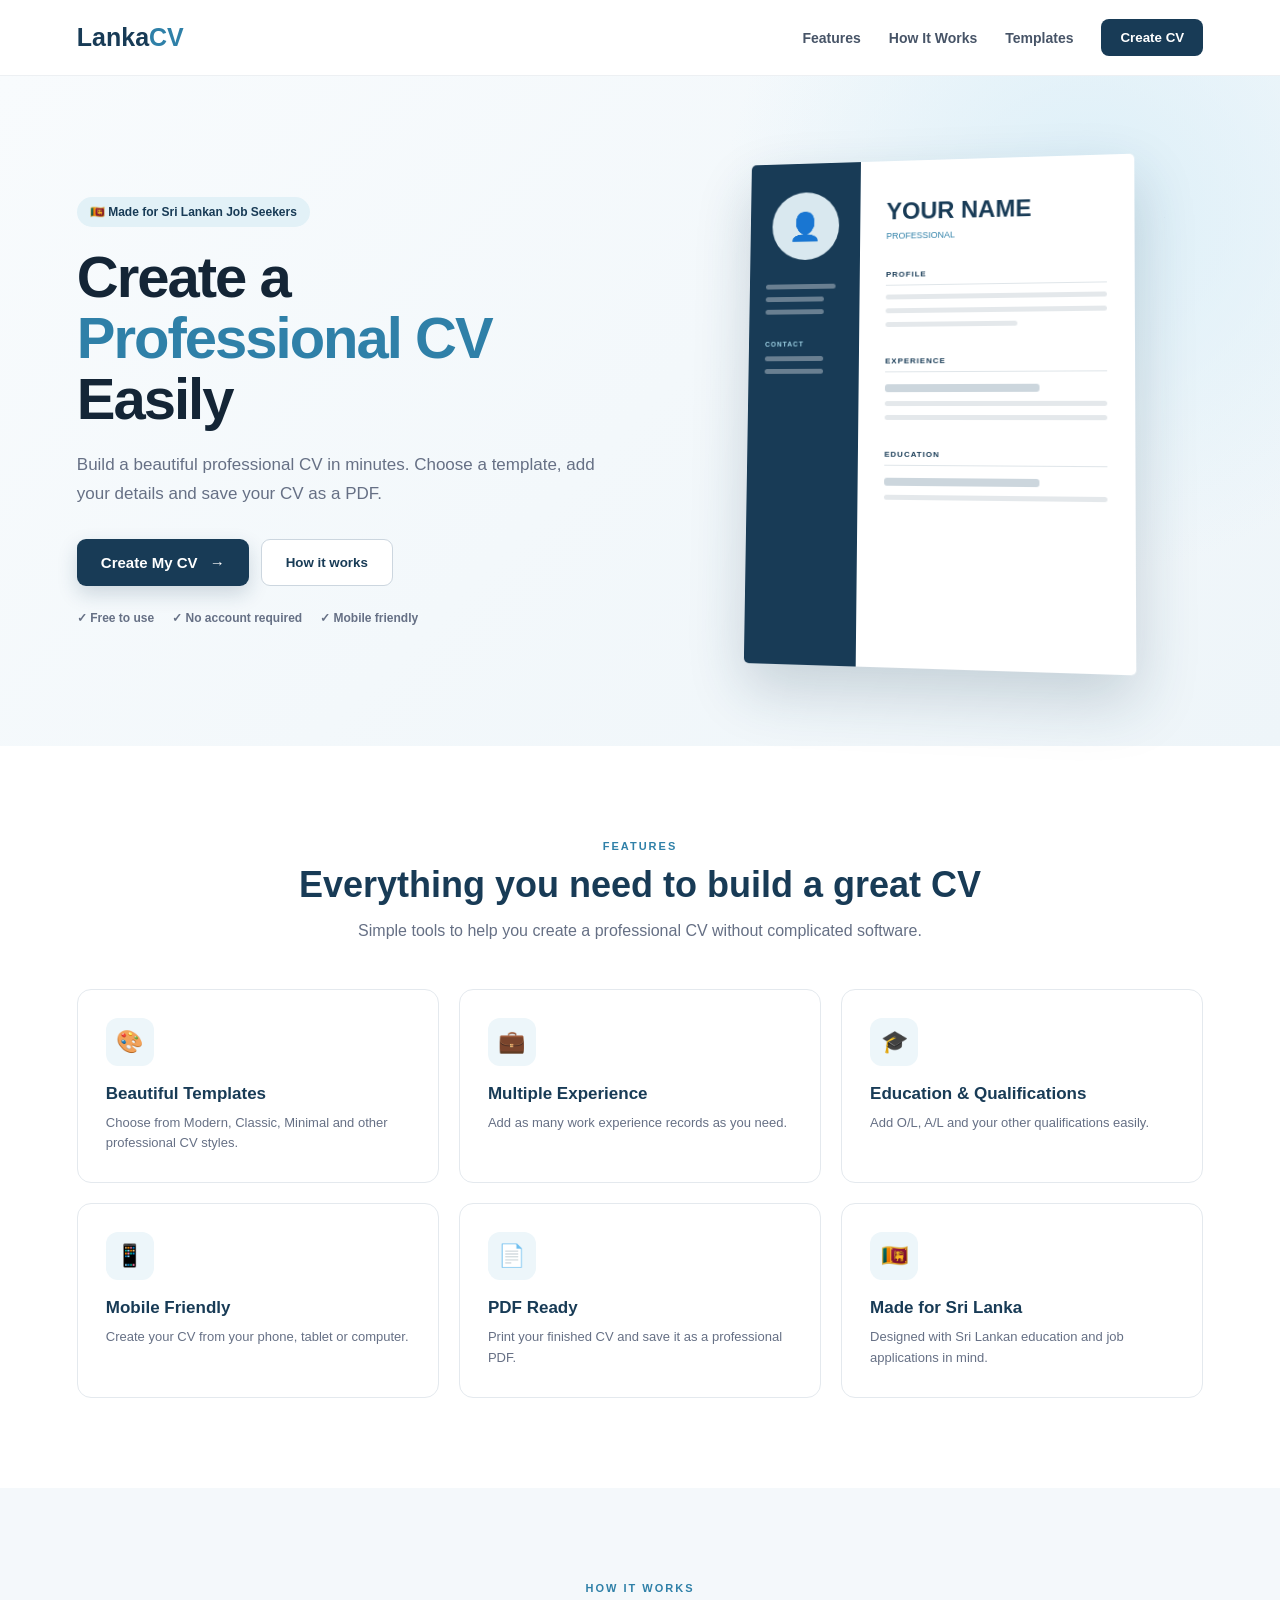
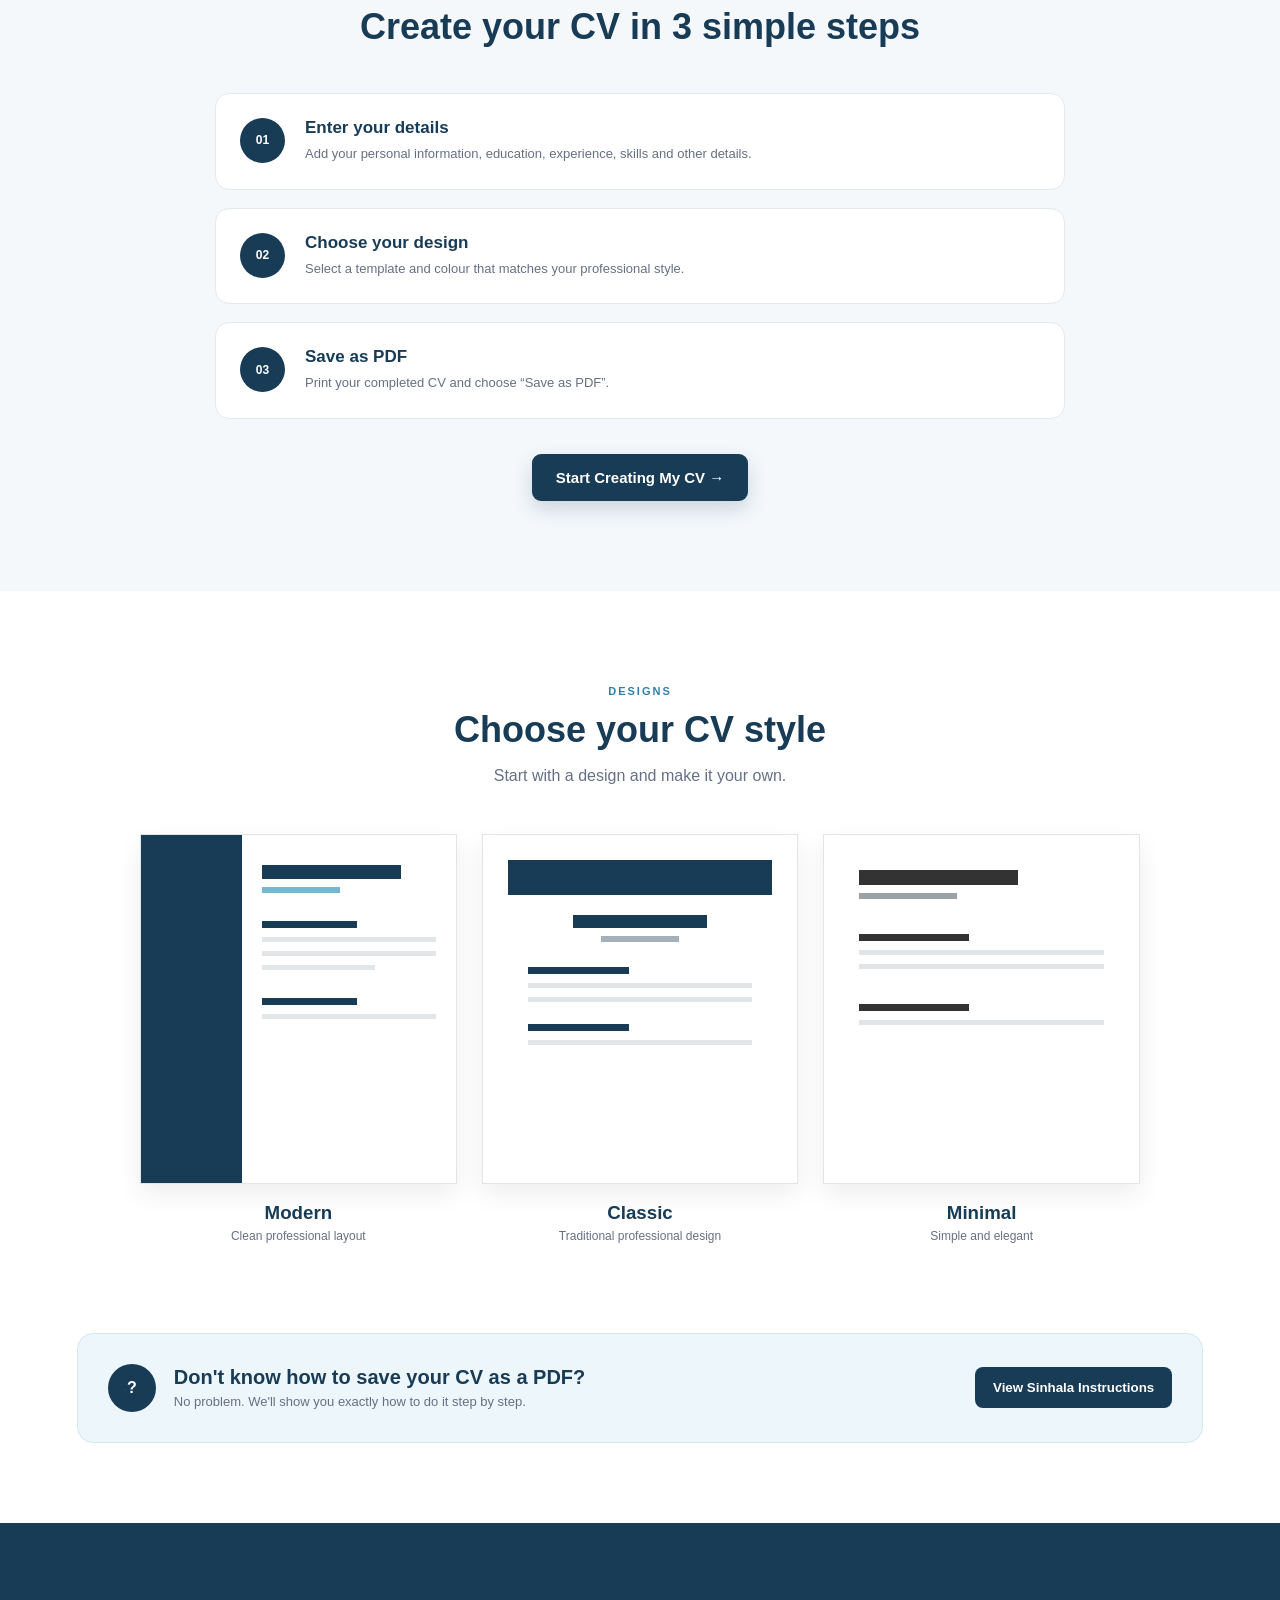
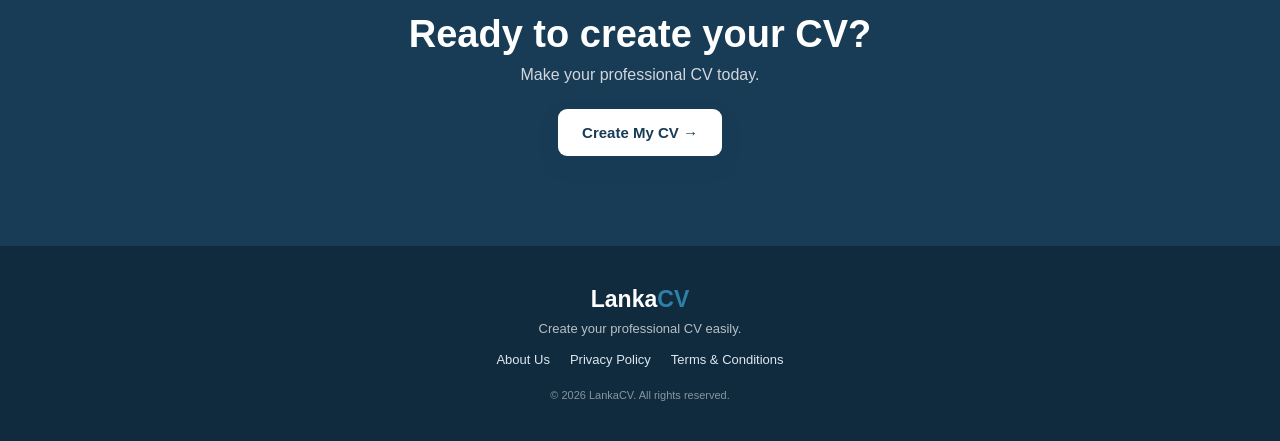
==== commit 67ccfb7b: "Add files via upload" ====
--- a/index.html
+++ b/index.html
@@ -1,813 +1,813 @@
-<!DOCTYPE html>
-<html lang="en">
-
-<head>
-    <meta charset="UTF-8">
-    <meta name="google-site-verification" content="SoLSp-naHzI0ZuiGSg0aDbTzo4lrwo9VHKtTko4lv-o" />
-    <meta name="viewport" content="width=device-width, initial-scale=1.0">
-
-    <title>LankaCV - Free Professional CV Builder for Sri Lanka</title>
-
-    <meta name="description"
-        content="Create a professional CV online with LankaCV. Choose a CV template, add your education, experience and skills, and save your CV as a PDF. Free and no account required.">
-
-    <meta name="robots" content="index, follow">
-
-    <meta name="googlebot" content="index, follow">
-
-    <link rel="canonical" href="https://npweeravansha.github.io/LankaCV/">
-
-    <!-- Open Graph -->
-    <meta property="og:title" content="LankaCV - Free Professional CV Builder for Sri Lanka">
-
-    <meta property="og:description"
-        content="Create a professional CV online with LankaCV. Choose a template, add your details and save your CV as a PDF.">
-
-    <meta property="og:type" content="website">
-
-    <meta property="og:url" content="https://npweeravansha.github.io/LankaCV/">
-
-    <meta property="og:site_name" content="LankaCV">
-
-    <link rel="icon" type="image/png" href="favicon.png">
-    <link rel="stylesheet" href="landing.css">
-
-    <script type="application/ld+json">
-{
-  "@context": "https://schema.org",
-  "@type": "WebSite",
-  "@id": "https://npweeravansha.github.io/LankaCV/#website",
-  "name": "LankaCV",
-  "url": "https://npweeravansha.github.io/LankaCV/",
-  "description": "Free professional CV builder for Sri Lankan job seekers.",
-  "creator": {
-    "@type": "Person",
-    "@id": "https://npweeravansha.github.io/Nipunika-Weeravansha/#person",
-    "name": "Nipunika Weeravansha",
-    "url": "https://npweeravansha.github.io/Nipunika-Weeravansha/"
-  }
-}
-</script>
-</head>
-
-<body>
-
-    <!-- ================= NAVBAR ================= -->
-
-    <header class="navbar">
-
-        <a href="#" class="logo">
-            Lanka<span>CV</span>
-        </a>
-
-        <nav>
-            <a href="#features">Features</a>
-            <a href="#how">How It Works</a>
-            <a href="#templates">Templates</a>
-            <button class="nav-btn" onclick="openBuilder()">
-                Create CV
-            </button>
-        </nav>
-
-        <button class="menu-btn" onclick="toggleMenu()">
-            ☰
-        </button>
-
-    </header>
-
-
-    <!-- ================= MOBILE MENU ================= -->
-
-    <div class="mobile-menu" id="mobileMenu">
-
-        <a href="#features" onclick="closeMenu()">Features</a>
-        <a href="#how" onclick="closeMenu()">How It Works</a>
-        <a href="#templates" onclick="closeMenu()">Templates</a>
-
-        <button onclick="openBuilder()">
-            Create My CV
-        </button>
-
-    </div>
-
-
-    <!-- ================= HERO ================= -->
-
-    <section class="hero">
-
-        <div class="hero-content">
-
-            <div class="badge">
-                🇱🇰 Made for Sri Lankan Job Seekers
-            </div>
-
-            <h1>
-                Create a
-                <span>Professional CV</span>
-                Easily
-            </h1>
-
-            <p>
-                Build a beautiful professional CV in minutes.
-                Choose a template, add your details and save
-                your CV as a PDF.
-            </p>
-
-            <div class="hero-buttons">
-
-                <button class="primary-btn" onclick="openBuilder()">
-
-                    Create My CV
-                    <span>→</span>
-
-                </button>
-
-                <button class="secondary-btn" onclick="scrollToHow()">
-
-                    How it works
-
-                </button>
-
-            </div>
-
-            <div class="trust">
-
-                <div>
-                    ✓ Free to use
-                </div>
-
-                <div>
-                    ✓ No account required
-                </div>
-
-                <div>
-                    ✓ Mobile friendly
-                </div>
-
-            </div>
-
-        </div>
-
-
-        <!-- HERO CV MOCKUP -->
-
-        <div class="hero-preview">
-
-            <div class="mock-cv">
-
-                <div class="mock-sidebar">
-
-                    <div class="mock-photo">
-                        👤
-                    </div>
-
-                    <div class="mock-line long"></div>
-                    <div class="mock-line"></div>
-                    <div class="mock-line"></div>
-
-                    <div class="mock-title">
-                        CONTACT
-                    </div>
-
-                    <div class="mock-line"></div>
-                    <div class="mock-line"></div>
-
-                </div>
-
-
-                <div class="mock-content">
-
-                    <div class="mock-name">
-                        YOUR NAME
-                    </div>
-
-                    <div class="mock-job">
-                        PROFESSIONAL
-                    </div>
-
-                    <div class="mock-section">
-                        PROFILE
-                    </div>
-
-                    <div class="mock-text"></div>
-                    <div class="mock-text"></div>
-                    <div class="mock-text short"></div>
-
-                    <div class="mock-section">
-                        EXPERIENCE
-                    </div>
-
-                    <div class="mock-heading"></div>
-                    <div class="mock-text"></div>
-                    <div class="mock-text"></div>
-
-                    <div class="mock-section">
-                        EDUCATION
-                    </div>
-
-                    <div class="mock-heading"></div>
-                    <div class="mock-text"></div>
-
-                </div>
-
-            </div>
-
-        </div>
-
-    </section>
-
-
-    <!-- ================= FEATURES ================= -->
-
-    <section class="features section" id="features">
-
-        <div class="section-heading">
-
-            <span>FEATURES</span>
-
-            <h2>
-                Everything you need to build a great CV
-            </h2>
-
-            <p>
-                Simple tools to help you create a professional
-                CV without complicated software.
-            </p>
-
-        </div>
-
-
-        <div class="feature-grid">
-
-            <div class="feature-card">
-
-                <div class="feature-icon">
-                    🎨
-                </div>
-
-                <h3>
-                    Beautiful Templates
-                </h3>
-
-                <p>
-                    Choose from Modern, Classic, Minimal
-                    and other professional CV styles.
-                </p>
-
-            </div>
-
-
-            <div class="feature-card">
-
-                <div class="feature-icon">
-                    💼
-                </div>
-
-                <h3>
-                    Multiple Experience
-                </h3>
-
-                <p>
-                    Add as many work experience records
-                    as you need.
-                </p>
-
-            </div>
-
-
-            <div class="feature-card">
-
-                <div class="feature-icon">
-                    🎓
-                </div>
-
-                <h3>
-                    Education & Qualifications
-                </h3>
-
-                <p>
-                    Add O/L, A/L and your other
-                    qualifications easily.
-                </p>
-
-            </div>
-
-
-            <div class="feature-card">
-
-                <div class="feature-icon">
-                    📱
-                </div>
-
-                <h3>
-                    Mobile Friendly
-                </h3>
-
-                <p>
-                    Create your CV from your phone,
-                    tablet or computer.
-                </p>
-
-            </div>
-
-
-            <div class="feature-card">
-
-                <div class="feature-icon">
-                    📄
-                </div>
-
-                <h3>
-                    PDF Ready
-                </h3>
-
-                <p>
-                    Print your finished CV and save it
-                    as a professional PDF.
-                </p>
-
-            </div>
-
-
-            <div class="feature-card">
-
-                <div class="feature-icon">
-                    🇱🇰
-                </div>
-
-                <h3>
-                    Made for Sri Lanka
-                </h3>
-
-                <p>
-                    Designed with Sri Lankan education
-                    and job applications in mind.
-                </p>
-
-            </div>
-
-        </div>
-
-    </section>
-
-
-    <!-- ================= HOW IT WORKS ================= -->
-
-    <section class="how section" id="how">
-
-        <div class="section-heading">
-
-            <span>HOW IT WORKS</span>
-
-            <h2>
-                Create your CV in 3 simple steps
-            </h2>
-
-        </div>
-
-
-        <div class="steps">
-
-            <div class="step">
-
-                <div class="step-number">
-                    01
-                </div>
-
-                <div>
-
-                    <h3>
-                        Enter your details
-                    </h3>
-
-                    <p>
-                        Add your personal information,
-                        education, experience, skills
-                        and other details.
-                    </p>
-
-                </div>
-
-            </div>
-
-
-            <div class="step">
-
-                <div class="step-number">
-                    02
-                </div>
-
-                <div>
-
-                    <h3>
-                        Choose your design
-                    </h3>
-
-                    <p>
-                        Select a template and colour
-                        that matches your professional style.
-                    </p>
-
-                </div>
-
-            </div>
-
-
-            <div class="step">
-
-                <div class="step-number">
-                    03
-                </div>
-
-                <div>
-
-                    <h3>
-                        Save as PDF
-                    </h3>
-
-                    <p>
-                        Print your completed CV and
-                        choose “Save as PDF”.
-                    </p>
-
-                </div>
-
-            </div>
-
-        </div>
-
-
-        <button class="primary-btn center-btn" onclick="openBuilder()">
-
-            Start Creating My CV →
-
-        </button>
-
-    </section>
-
-
-    <!-- ================= TEMPLATES ================= -->
-
-    <section class="templates section" id="templates">
-
-        <div class="section-heading">
-
-            <span>DESIGNS</span>
-
-            <h2>
-                Choose your CV style
-            </h2>
-
-            <p>
-                Start with a design and make it your own.
-            </p>
-
-        </div>
-
-
-        <div class="template-grid">
-
-            <div class="template-card">
-
-                <div class="template-preview modern-preview">
-
-                    <div class="tp-side"></div>
-
-                    <div class="tp-content">
-
-                        <div class="tp-name"></div>
-                        <div class="tp-job"></div>
-
-                        <div class="tp-heading"></div>
-
-                        <div class="tp-text"></div>
-                        <div class="tp-text"></div>
-                        <div class="tp-text small"></div>
-
-                        <div class="tp-heading"></div>
-
-                        <div class="tp-text"></div>
-
-                    </div>
-
-                </div>
-
-                <h3>
-                    Modern
-                </h3>
-
-                <p>
-                    Clean professional layout
-                </p>
-
-            </div>
-
-
-            <div class="template-card">
-
-                <div class="template-preview classic-preview">
-
-                    <div class="classic-top"></div>
-
-                    <div class="classic-body">
-
-                        <div class="classic-name"></div>
-                        <div class="classic-job"></div>
-
-                        <div class="classic-heading"></div>
-
-                        <div class="classic-text"></div>
-                        <div class="classic-text"></div>
-
-                        <div class="classic-heading"></div>
-
-                        <div class="classic-text"></div>
-
-                    </div>
-
-                </div>
-
-                <h3>
-                    Classic
-                </h3>
-
-                <p>
-                    Traditional professional design
-                </p>
-
-            </div>
-
-
-            <div class="template-card">
-
-                <div class="template-preview minimal-preview">
-
-                    <div class="minimal-name"></div>
-                    <div class="minimal-job"></div>
-
-                    <div class="minimal-heading"></div>
-
-                    <div class="minimal-text"></div>
-                    <div class="minimal-text"></div>
-
-                    <div class="minimal-heading"></div>
-
-                    <div class="minimal-text"></div>
-
-                </div>
-
-                <h3>
-                    Minimal
-                </h3>
-
-                <p>
-                    Simple and elegant
-                </p>
-
-            </div>
-
-        </div>
-
-    </section>
-
-
-    <!-- ================= PDF HELP ================= -->
-
-    <section class="pdf-help">
-
-        <div>
-
-            <div class="help-icon">
-                ?
-            </div>
-
-            <div>
-
-                <h2>
-                    Don't know how to save your CV as a PDF?
-                </h2>
-
-                <p>
-                    No problem. We'll show you exactly how
-                    to do it step by step.
-                </p>
-
-            </div>
-
-        </div>
-
-        <button onclick="openPdfHelp()">
-            View Sinhala Instructions
-        </button>
-
-    </section>
-
-
-    <!-- ================= CTA ================= -->
-
-    <section class="cta">
-
-        <h2>
-            Ready to create your CV?
-        </h2>
-
-        <p>
-            Make your professional CV today.
-        </p>
-
-        <button class="primary-btn" onclick="openBuilder()">
-
-            Create My CV →
-
-        </button>
-
-    </section>
-
-
-    <!-- ================= FOOTER ================= -->
-
-    <footer>
-
-        <div class="footer-logo">
-            Lanka<span>CV</span>
-        </div>
-
-        <p>
-            Create your professional CV easily.
-        </p>
-
-        <nav class="footer-policy-links" aria-label="Legal and information pages">
-            <a href="about.html">About Us</a>
-            <a href="privacy-policy.html">Privacy Policy</a>
-            <a href="terms.html">Terms &amp; Conditions</a>
-        </nav>
-        <small>
-            © 2026 LankaCV. All rights reserved.
-        </small>
-
-    </footer>
-
-
-    <!-- ================= PDF MODAL ================= -->
-
-    <div class="modal" id="pdfModal">
-
-        <div class="modal-box">
-
-            <button class="close-modal" onclick="closePdfHelp()">
-
-                ×
-
-            </button>
-
-            <div class="modal-icon">
-                📄
-            </div>
-
-            <h2>
-                PDF එකක් විදිහට CV එක Download කරන්නේ කොහොමද?
-            </h2>
-
-            <p class="modal-intro">
-                CV එක හදාගෙන ඉවර වුණාම පහත steps ටික follow කරන්න.
-            </p>
-
-
-            <div class="instruction">
-
-                <div class="instruction-number">
-                    1
-                </div>
-
-                <div>
-
-                    <h3>
-                        CV එක සම්පූර්ණ කරන්න
-                    </h3>
-
-                    <p>
-                        Personal Details, Education,
-                        Experience, Skills වගේ අවශ්‍ය තොරතුරු
-                        සියල්ල ඇතුළත් කරන්න.
-                    </p>
-
-                </div>
-
-            </div>
-
-
-            <div class="instruction">
-
-                <div class="instruction-number">
-                    2
-                </div>
-
-                <div>
-
-                    <h3>
-                        Download / Save as PDF ඔබන්න
-                    </h3>
-
-                    <p>
-                        CV Builder එකේ පහළ තියෙන
-                        “Download / Save as PDF” button එක ඔබන්න.
-                    </p>
-
-                </div>
-
-            </div>
-
-
-            <div class="instruction">
-
-                <div class="instruction-number">
-                    3
-                </div>
-
-                <div>
-
-                    <h3>
-                        Print window එක එනකම් ඉන්න
-                    </h3>
-
-                    <p>
-                        Browser එකේ Print window එක open වෙයි.
-                    </p>
-
-                </div>
-
-            </div>
-
-
-            <div class="instruction">
-
-                <div class="instruction-number">
-                    4
-                </div>
-
-                <div>
-
-                    <h3>
-                        Destination / Printer එක තෝරන්න
-                    </h3>
-
-                    <p>
-                        Computer එකේ නම්
-                        <b>Save as PDF</b> තෝරන්න.
-                        Phone එකක නම් Print options වල
-                        PDF / Save as PDF option එක බලන්න.
-                    </p>
-
-                </div>
-
-            </div>
-
-
-            <div class="instruction">
-
-                <div class="instruction-number">
-                    5
-                </div>
-
-                <div>
-
-                    <h3>
-                        Save කරන්න
-                    </h3>
-
-                    <p>
-                        File name එකක් දාලා
-                        <b>Save</b> කරන්න.
-                        දැන් ඔයාගේ CV එක PDF file එකක්.
-                    </p>
-
-                </div>
-
-            </div>
-
-
-            <div class="tip">
-
-                💡 <b>Tip:</b>
-                PDF එක save කරන්න කලින් Preview එකේ
-                CV එකේ සියලුම details හරියට තියෙනවද කියලා බලන්න.
-
-            </div>
-
-
-            <button class="modal-builder-btn" onclick="closePdfHelp(); openBuilder();">
-
-                දැන් CV එක හදන්න →
-
-            </button>
-
-        </div>
-
-    </div>
-
-
-    <script src="landing.js"></script>
-
-</body>
-
-</html>
+<!DOCTYPE html>
+<html lang="en">
+
+<head>
+    <meta charset="UTF-8">
+    <meta name="google-site-verification" content="SoLSp-naHzI0ZuiGSg0aDbTzo4lrwo9VHKtTko4lv-o" />
+    <meta name="viewport" content="width=device-width, initial-scale=1.0">
+
+    <title>LankaCV - Free Professional CV Builder for Sri Lanka</title>
+
+    <meta name="description"
+        content="Create a professional CV online with LankaCV. Choose a CV template, add your education, experience and skills, and save your CV as a PDF. Free and no account required.">
+
+    <meta name="robots" content="index, follow">
+
+    <meta name="googlebot" content="index, follow">
+
+    <link rel="canonical" href="https://npweeravansha.github.io/LankaCV/">
+
+    <!-- Open Graph -->
+    <meta property="og:title" content="LankaCV - Free Professional CV Builder for Sri Lanka">
+
+    <meta property="og:description"
+        content="Create a professional CV online with LankaCV. Choose a template, add your details and save your CV as a PDF.">
+
+    <meta property="og:type" content="website">
+
+    <meta property="og:url" content="https://npweeravansha.github.io/LankaCV/">
+
+    <meta property="og:site_name" content="LankaCV">
+
+    <link rel="icon" type="image/png" href="favicon.png">
+    <link rel="stylesheet" href="landing.css">
+
+    <script type="application/ld+json">
+{
+  "@context": "https://schema.org",
+  "@type": "WebSite",
+  "@id": "https://npweeravansha.github.io/LankaCV/#website",
+  "name": "LankaCV",
+  "url": "https://npweeravansha.github.io/LankaCV/",
+  "description": "Free professional CV builder for Sri Lankan job seekers.",
+  "creator": {
+    "@type": "Person",
+    "@id": "https://npweeravansha.github.io/Nipunika-Weeravansha/#person",
+    "name": "Nipunika Weeravansha",
+    "url": "https://npweeravansha.github.io/Nipunika-Weeravansha/"
+  }
+}
+</script>
+</head>
+
+<body>
+
+    <!-- ================= NAVBAR ================= -->
+
+    <header class="navbar">
+
+        <a href="#" class="logo">
+            Lanka<span>CV</span>
+        </a>
+
+        <nav>
+            <a href="#features">Features</a>
+            <a href="#how">How It Works</a>
+            <a href="#templates">Templates</a>
+            <button class="nav-btn" onclick="openBuilder()">
+                Create CV
+            </button>
+        </nav>
+
+        <button class="menu-btn" onclick="toggleMenu()">
+            ☰
+        </button>
+
+    </header>
+
+
+    <!-- ================= MOBILE MENU ================= -->
+
+    <div class="mobile-menu" id="mobileMenu">
+
+        <a href="#features" onclick="closeMenu()">Features</a>
+        <a href="#how" onclick="closeMenu()">How It Works</a>
+        <a href="#templates" onclick="closeMenu()">Templates</a>
+
+        <button onclick="openBuilder()">
+            Create My CV
+        </button>
+
+    </div>
+
+
+    <!-- ================= HERO ================= -->
+
+    <section class="hero">
+
+        <div class="hero-content">
+
+            <div class="badge">
+                🇱🇰 Made for Sri Lankan Job Seekers
+            </div>
+
+            <h1>
+                Create a
+                <span>Professional CV</span>
+                Easily
+            </h1>
+
+            <p>
+                Build a beautiful professional CV in minutes.
+                Choose a template, add your details and save
+                your CV as a PDF.
+            </p>
+
+            <div class="hero-buttons">
+
+                <button class="primary-btn" onclick="openBuilder()">
+
+                    Create My CV
+                    <span>→</span>
+
+                </button>
+
+                <button class="secondary-btn" onclick="scrollToHow()">
+
+                    How it works
+
+                </button>
+
+            </div>
+
+            <div class="trust">
+
+                <div>
+                    ✓ Free to use
+                </div>
+
+                <div>
+                    ✓ No account required
+                </div>
+
+                <div>
+                    ✓ Mobile friendly
+                </div>
+
+            </div>
+
+        </div>
+
+
+        <!-- HERO CV MOCKUP -->
+
+        <div class="hero-preview">
+
+            <div class="mock-cv">
+
+                <div class="mock-sidebar">
+
+                    <div class="mock-photo">
+                        👤
+                    </div>
+
+                    <div class="mock-line long"></div>
+                    <div class="mock-line"></div>
+                    <div class="mock-line"></div>
+
+                    <div class="mock-title">
+                        CONTACT
+                    </div>
+
+                    <div class="mock-line"></div>
+                    <div class="mock-line"></div>
+
+                </div>
+
+
+                <div class="mock-content">
+
+                    <div class="mock-name">
+                        YOUR NAME
+                    </div>
+
+                    <div class="mock-job">
+                        PROFESSIONAL
+                    </div>
+
+                    <div class="mock-section">
+                        PROFILE
+                    </div>
+
+                    <div class="mock-text"></div>
+                    <div class="mock-text"></div>
+                    <div class="mock-text short"></div>
+
+                    <div class="mock-section">
+                        EXPERIENCE
+                    </div>
+
+                    <div class="mock-heading"></div>
+                    <div class="mock-text"></div>
+                    <div class="mock-text"></div>
+
+                    <div class="mock-section">
+                        EDUCATION
+                    </div>
+
+                    <div class="mock-heading"></div>
+                    <div class="mock-text"></div>
+
+                </div>
+
+            </div>
+
+        </div>
+
+    </section>
+
+
+    <!-- ================= FEATURES ================= -->
+
+    <section class="features section" id="features">
+
+        <div class="section-heading">
+
+            <span>FEATURES</span>
+
+            <h2>
+                Everything you need to build a great CV
+            </h2>
+
+            <p>
+                Simple tools to help you create a professional
+                CV without complicated software.
+            </p>
+
+        </div>
+
+
+        <div class="feature-grid">
+
+            <div class="feature-card">
+
+                <div class="feature-icon">
+                    🎨
+                </div>
+
+                <h3>
+                    Beautiful Templates
+                </h3>
+
+                <p>
+                    Choose from Modern, Classic, Minimal
+                    and other professional CV styles.
+                </p>
+
+            </div>
+
+
+            <div class="feature-card">
+
+                <div class="feature-icon">
+                    💼
+                </div>
+
+                <h3>
+                    Multiple Experience
+                </h3>
+
+                <p>
+                    Add as many work experience records
+                    as you need.
+                </p>
+
+            </div>
+
+
+            <div class="feature-card">
+
+                <div class="feature-icon">
+                    🎓
+                </div>
+
+                <h3>
+                    Education & Qualifications
+                </h3>
+
+                <p>
+                    Add O/L, A/L and your other
+                    qualifications easily.
+                </p>
+
+            </div>
+
+
+            <div class="feature-card">
+
+                <div class="feature-icon">
+                    📱
+                </div>
+
+                <h3>
+                    Mobile Friendly
+                </h3>
+
+                <p>
+                    Create your CV from your phone,
+                    tablet or computer.
+                </p>
+
+            </div>
+
+
+            <div class="feature-card">
+
+                <div class="feature-icon">
+                    📄
+                </div>
+
+                <h3>
+                    PDF Ready
+                </h3>
+
+                <p>
+                    Print your finished CV and save it
+                    as a professional PDF.
+                </p>
+
+            </div>
+
+
+            <div class="feature-card">
+
+                <div class="feature-icon">
+                    🇱🇰
+                </div>
+
+                <h3>
+                    Made for Sri Lanka
+                </h3>
+
+                <p>
+                    Designed with Sri Lankan education
+                    and job applications in mind.
+                </p>
+
+            </div>
+
+        </div>
+
+    </section>
+
+
+    <!-- ================= HOW IT WORKS ================= -->
+
+    <section class="how section" id="how">
+
+        <div class="section-heading">
+
+            <span>HOW IT WORKS</span>
+
+            <h2>
+                Create your CV in 3 simple steps
+            </h2>
+
+        </div>
+
+
+        <div class="steps">
+
+            <div class="step">
+
+                <div class="step-number">
+                    01
+                </div>
+
+                <div>
+
+                    <h3>
+                        Enter your details
+                    </h3>
+
+                    <p>
+                        Add your personal information,
+                        education, experience, skills
+                        and other details.
+                    </p>
+
+                </div>
+
+            </div>
+
+
+            <div class="step">
+
+                <div class="step-number">
+                    02
+                </div>
+
+                <div>
+
+                    <h3>
+                        Choose your design
+                    </h3>
+
+                    <p>
+                        Select a template and colour
+                        that matches your professional style.
+                    </p>
+
+                </div>
+
+            </div>
+
+
+            <div class="step">
+
+                <div class="step-number">
+                    03
+                </div>
+
+                <div>
+
+                    <h3>
+                        Save as PDF
+                    </h3>
+
+                    <p>
+                        Print your completed CV and
+                        choose “Save as PDF”.
+                    </p>
+
+                </div>
+
+            </div>
+
+        </div>
+
+
+        <button class="primary-btn center-btn" onclick="openBuilder()">
+
+            Start Creating My CV →
+
+        </button>
+
+    </section>
+
+
+    <!-- ================= TEMPLATES ================= -->
+
+    <section class="templates section" id="templates">
+
+        <div class="section-heading">
+
+            <span>DESIGNS</span>
+
+            <h2>
+                Choose your CV style
+            </h2>
+
+            <p>
+                Start with a design and make it your own.
+            </p>
+
+        </div>
+
+
+        <div class="template-grid">
+
+            <div class="template-card">
+
+                <div class="template-preview modern-preview">
+
+                    <div class="tp-side"></div>
+
+                    <div class="tp-content">
+
+                        <div class="tp-name"></div>
+                        <div class="tp-job"></div>
+
+                        <div class="tp-heading"></div>
+
+                        <div class="tp-text"></div>
+                        <div class="tp-text"></div>
+                        <div class="tp-text small"></div>
+
+                        <div class="tp-heading"></div>
+
+                        <div class="tp-text"></div>
+
+                    </div>
+
+                </div>
+
+                <h3>
+                    Modern
+                </h3>
+
+                <p>
+                    Clean professional layout
+                </p>
+
+            </div>
+
+
+            <div class="template-card">
+
+                <div class="template-preview classic-preview">
+
+                    <div class="classic-top"></div>
+
+                    <div class="classic-body">
+
+                        <div class="classic-name"></div>
+                        <div class="classic-job"></div>
+
+                        <div class="classic-heading"></div>
+
+                        <div class="classic-text"></div>
+                        <div class="classic-text"></div>
+
+                        <div class="classic-heading"></div>
+
+                        <div class="classic-text"></div>
+
+                    </div>
+
+                </div>
+
+                <h3>
+                    Classic
+                </h3>
+
+                <p>
+                    Traditional professional design
+                </p>
+
+            </div>
+
+
+            <div class="template-card">
+
+                <div class="template-preview minimal-preview">
+
+                    <div class="minimal-name"></div>
+                    <div class="minimal-job"></div>
+
+                    <div class="minimal-heading"></div>
+
+                    <div class="minimal-text"></div>
+                    <div class="minimal-text"></div>
+
+                    <div class="minimal-heading"></div>
+
+                    <div class="minimal-text"></div>
+
+                </div>
+
+                <h3>
+                    Minimal
+                </h3>
+
+                <p>
+                    Simple and elegant
+                </p>
+
+            </div>
+
+        </div>
+
+    </section>
+
+
+    <!-- ================= PDF HELP ================= -->
+
+    <section class="pdf-help">
+
+        <div>
+
+            <div class="help-icon">
+                ?
+            </div>
+
+            <div>
+
+                <h2>
+                    Don't know how to save your CV as a PDF?
+                </h2>
+
+                <p>
+                    No problem. We'll show you exactly how
+                    to do it step by step.
+                </p>
+
+            </div>
+
+        </div>
+
+        <button onclick="openPdfHelp()">
+            View Sinhala Instructions
+        </button>
+
+    </section>
+
+
+    <!-- ================= CTA ================= -->
+
+    <section class="cta">
+
+        <h2>
+            Ready to create your CV?
+        </h2>
+
+        <p>
+            Make your professional CV today.
+        </p>
+
+        <button class="primary-btn" onclick="openBuilder()">
+
+            Create My CV →
+
+        </button>
+
+    </section>
+
+
+    <!-- ================= FOOTER ================= -->
+
+    <footer>
+
+        <div class="footer-logo">
+            Lanka<span>CV</span>
+        </div>
+
+        <p>
+            Create your professional CV easily.
+        </p>
+
+        <nav class="footer-policy-links" aria-label="Legal and information pages">
+            <a href="about.html">About Us</a>
+            <a href="privacy-policy.html">Privacy Policy</a>
+            <a href="terms.html">Terms &amp; Conditions</a>
+        </nav>
+        <small>
+            © 2026 LankaCV. All rights reserved.
+        </small>
+
+    </footer>
+
+
+    <!-- ================= PDF MODAL ================= -->
+
+    <div class="modal" id="pdfModal">
+
+        <div class="modal-box">
+
+            <button class="close-modal" onclick="closePdfHelp()">
+
+                ×
+
+            </button>
+
+            <div class="modal-icon">
+                📄
+            </div>
+
+            <h2>
+                PDF එකක් විදිහට CV එක Download කරන්නේ කොහොමද?
+            </h2>
+
+            <p class="modal-intro">
+                CV එක හදාගෙන ඉවර වුණාම පහත steps ටික follow කරන්න.
+            </p>
+
+
+            <div class="instruction">
+
+                <div class="instruction-number">
+                    1
+                </div>
+
+                <div>
+
+                    <h3>
+                        CV එක සම්පූර්ණ කරන්න
+                    </h3>
+
+                    <p>
+                        Personal Details, Education,
+                        Experience, Skills වගේ අවශ්‍ය තොරතුරු
+                        සියල්ල ඇතුළත් කරන්න.
+                    </p>
+
+                </div>
+
+            </div>
+
+
+            <div class="instruction">
+
+                <div class="instruction-number">
+                    2
+                </div>
+
+                <div>
+
+                    <h3>
+                        Download / Save as PDF ඔබන්න
+                    </h3>
+
+                    <p>
+                        CV Builder එකේ පහළ තියෙන
+                        “Download / Save as PDF” button එක ඔබන්න.
+                    </p>
+
+                </div>
+
+            </div>
+
+
+            <div class="instruction">
+
+                <div class="instruction-number">
+                    3
+                </div>
+
+                <div>
+
+                    <h3>
+                        Print window එක එනකම් ඉන්න
+                    </h3>
+
+                    <p>
+                        Browser එකේ Print window එක open වෙයි.
+                    </p>
+
+                </div>
+
+            </div>
+
+
+            <div class="instruction">
+
+                <div class="instruction-number">
+                    4
+                </div>
+
+                <div>
+
+                    <h3>
+                        Destination / Printer එක තෝරන්න
+                    </h3>
+
+                    <p>
+                        Computer එකේ නම්
+                        <b>Save as PDF</b> තෝරන්න.
+                        Phone එකක නම් Print options වල
+                        PDF / Save as PDF option එක බලන්න.
+                    </p>
+
+                </div>
+
+            </div>
+
+
+            <div class="instruction">
+
+                <div class="instruction-number">
+                    5
+                </div>
+
+                <div>
+
+                    <h3>
+                        Save කරන්න
+                    </h3>
+
+                    <p>
+                        File name එකක් දාලා
+                        <b>Save</b> කරන්න.
+                        දැන් ඔයාගේ CV එක PDF file එකක්.
+                    </p>
+
+                </div>
+
+            </div>
+
+
+            <div class="tip">
+
+                💡 <b>Tip:</b>
+                PDF එක save කරන්න කලින් Preview එකේ
+                CV එකේ සියලුම details හරියට තියෙනවද කියලා බලන්න.
+
+            </div>
+
+
+            <button class="modal-builder-btn" onclick="closePdfHelp(); openBuilder();">
+
+                දැන් CV එක හදන්න →
+
+            </button>
+
+        </div>
+
+    </div>
+
+
+    <script src="landing.js"></script>
+
+</body>
+
+</html>
--- a/landing.css
+++ b/landing.css
@@ -1,987 +1,991 @@
-*{
-    box-sizing:border-box;
-    margin:0;
-    padding:0;
-}
-
-html{
-    scroll-behavior:smooth;
-}
-
-:root{
-    --primary:#183b56;
-    --secondary:#2f80a8;
-    --light:#f4f8fb;
-    --text:#182230;
-    --muted:#667085;
-    --border:#e4e9ee;
-    --white:#ffffff;
-}
-
-body{
-    font-family:Arial,"Segoe UI",sans-serif;
-    color:var(--text);
-    background:white;
-    overflow-x:hidden;
-}
-
-button{
-    font-family:inherit;
-}
-
-a{
-    text-decoration:none;
-    color:inherit;
-}
-
-
-/* ================= NAVBAR ================= */
-
-.navbar{
-    width:100%;
-    height:76px;
-    padding:0 6%;
-    display:flex;
-    align-items:center;
-    justify-content:space-between;
-    background:white;
-    border-bottom:1px solid #edf0f3;
-    position:sticky;
-    top:0;
-    z-index:100;
-}
-
-.logo{
-    font-size:25px;
-    font-weight:900;
-    color:var(--primary);
-}
-
-.logo span,
-.footer-logo span{
-    color:var(--secondary);
-}
-
-.navbar nav{
-    display:flex;
-    align-items:center;
-    gap:28px;
-}
-
-.navbar nav a{
-    font-size:14px;
-    color:#475467;
-    font-weight:600;
-}
-
-.navbar nav a:hover{
-    color:var(--primary);
-}
-
-.nav-btn{
-    border:0;
-    background:var(--primary);
-    color:white;
-    padding:11px 19px;
-    border-radius:8px;
-    font-weight:700;
-    cursor:pointer;
-}
-
-.menu-btn{
-    display:none;
-    border:0;
-    background:none;
-    font-size:25px;
-    cursor:pointer;
-}
-
-
-/* ================= MOBILE MENU ================= */
-
-.mobile-menu{
-    display:none;
-    position:fixed;
-    top:76px;
-    left:0;
-    right:0;
-    background:white;
-    padding:20px;
-    box-shadow:0 10px 25px rgba(0,0,0,.1);
-    z-index:99;
-}
-
-.mobile-menu.open{
-    display:flex;
-    flex-direction:column;
-    gap:15px;
-}
-
-.mobile-menu a{
-    padding:10px;
-    font-weight:600;
-}
-
-.mobile-menu button{
-    border:0;
-    padding:13px;
-    border-radius:8px;
-    background:var(--primary);
-    color:white;
-    font-weight:700;
-}
-
-
-/* ================= HERO ================= */
-
-.hero{
-    min-height:650px;
-    padding:80px 6%;
-    background:
-        radial-gradient(circle at 85% 20%,#dceff8 0,transparent 30%),
-        linear-gradient(135deg,#f8fbfd,#eef5f9);
-    display:grid;
-    grid-template-columns:1fr 1fr;
-    gap:60px;
-    align-items:center;
-}
-
-.hero-content{
-    max-width:620px;
-}
-
-.badge{
-    display:inline-block;
-    padding:8px 13px;
-    border-radius:30px;
-    background:#e2f1f7;
-    color:var(--primary);
-    font-size:12px;
-    font-weight:700;
-    margin-bottom:20px;
-}
-
-.hero h1{
-    font-size:58px;
-    line-height:1.05;
-    letter-spacing:-2px;
-    color:#142536;
-}
-
-.hero h1 span{
-    display:block;
-    color:var(--secondary);
-}
-
-.hero p{
-    max-width:570px;
-    margin-top:22px;
-    font-size:17px;
-    line-height:1.7;
-    color:var(--muted);
-}
-
-.hero-buttons{
-    display:flex;
-    gap:12px;
-    margin-top:30px;
-}
-
-.primary-btn{
-    border:0;
-    background:var(--primary);
-    color:white;
-    padding:15px 24px;
-    border-radius:9px;
-    font-size:15px;
-    font-weight:800;
-    cursor:pointer;
-    box-shadow:0 8px 20px rgba(24,59,86,.18);
-}
-
-.primary-btn:hover{
-    transform:translateY(-2px);
-}
-
-.primary-btn span{
-    margin-left:8px;
-}
-
-.secondary-btn{
-    background:white;
-    border:1px solid #ccd6df;
-    color:var(--primary);
-    padding:15px 24px;
-    border-radius:9px;
-    font-weight:700;
-    cursor:pointer;
-}
-
-.trust{
-    display:flex;
-    flex-wrap:wrap;
-    gap:18px;
-    margin-top:25px;
-    color:#667085;
-    font-size:12px;
-    font-weight:600;
-}
-
-
-/* ================= HERO MOCK CV ================= */
-
-.hero-preview{
-    display:flex;
-    justify-content:center;
-    perspective:1000px;
-}
-
-.mock-cv{
-    width:390px;
-    height:510px;
-    background:white;
-    display:grid;
-    grid-template-columns:115px 1fr;
-    box-shadow:0 25px 60px rgba(24,59,86,.2);
-    transform:rotateY(-7deg) rotateX(3deg);
-    border-radius:5px;
-    overflow:hidden;
-}
-
-.mock-sidebar{
-    background:var(--primary);
-    padding:30px 17px;
-}
-
-.mock-photo{
-    width:70px;
-    height:70px;
-    border-radius:50%;
-    background:#d9e8ef;
-    display:flex;
-    align-items:center;
-    justify-content:center;
-    margin:0 auto 25px;
-    font-size:28px;
-}
-
-.mock-line{
-    width:75%;
-    height:5px;
-    border-radius:5px;
-    background:rgba(255,255,255,.35);
-    margin-bottom:8px;
-}
-
-.mock-line.long{
-    width:90%;
-}
-
-.mock-title{
-    color:#9ed2e5;
-    font-size:7px;
-    font-weight:bold;
-    letter-spacing:1px;
-    margin:27px 0 9px;
-}
-
-.mock-content{
-    padding:38px 27px;
-}
-
-.mock-name{
-    font-size:24px;
-    font-weight:900;
-    color:var(--primary);
-}
-
-.mock-job{
-    color:var(--secondary);
-    font-size:9px;
-    margin-top:6px;
-}
-
-.mock-section{
-    margin-top:30px;
-    padding-bottom:6px;
-    border-bottom:1px solid #dfe5e9;
-    font-size:8px;
-    font-weight:800;
-    letter-spacing:1px;
-    color:var(--primary);
-}
-
-.mock-text{
-    height:5px;
-    background:#e4e8eb;
-    margin-top:9px;
-    border-radius:4px;
-}
-
-.mock-text.short{
-    width:60%;
-}
-
-.mock-heading{
-    width:70%;
-    height:8px;
-    background:#ccd6dd;
-    margin-top:12px;
-    border-radius:3px;
-}
-
-
-/* ================= SECTIONS ================= */
-
-.section{
-    padding:90px 6%;
-}
-
-.section-heading{
-    max-width:700px;
-    margin:0 auto 45px;
-    text-align:center;
-}
-
-.section-heading span{
-    font-size:11px;
-    font-weight:900;
-    letter-spacing:2px;
-    color:var(--secondary);
-}
-
-.section-heading h2{
-    margin-top:10px;
-    font-size:36px;
-    color:var(--primary);
-}
-
-.section-heading p{
-    margin-top:12px;
-    color:var(--muted);
-    line-height:1.6;
-}
-
-
-/* ================= FEATURES ================= */
-
-.features{
-    background:white;
-}
-
-.feature-grid{
-    max-width:1150px;
-    margin:auto;
-    display:grid;
-    grid-template-columns:repeat(3,1fr);
-    gap:20px;
-}
-
-.feature-card{
-    border:1px solid var(--border);
-    padding:28px;
-    border-radius:14px;
-    background:white;
-    transition:.2s;
-}
-
-.feature-card:hover{
-    transform:translateY(-5px);
-    box-shadow:0 15px 35px rgba(0,0,0,.07);
-}
-
-.feature-icon{
-    width:48px;
-    height:48px;
-    display:flex;
-    align-items:center;
-    justify-content:center;
-    background:#edf6fa;
-    border-radius:12px;
-    font-size:22px;
-    margin-bottom:18px;
-}
-
-.feature-card h3{
-    font-size:17px;
-    color:var(--primary);
-}
-
-.feature-card p{
-    margin-top:9px;
-    font-size:13px;
-    line-height:1.6;
-    color:var(--muted);
-}
-
-
-/* ================= HOW ================= */
-
-.how{
-    background:var(--light);
-}
-
-.steps{
-    max-width:850px;
-    margin:auto;
-    display:grid;
-    gap:18px;
-}
-
-.step{
-    background:white;
-    border:1px solid var(--border);
-    border-radius:14px;
-    padding:24px;
-    display:flex;
-    gap:20px;
-    align-items:flex-start;
-}
-
-.step-number{
-    width:45px;
-    height:45px;
-    flex-shrink:0;
-    border-radius:50%;
-    background:var(--primary);
-    color:white;
-    display:flex;
-    align-items:center;
-    justify-content:center;
-    font-weight:900;
-    font-size:12px;
-}
-
-.step h3{
-    color:var(--primary);
-    font-size:17px;
-}
-
-.step p{
-    margin-top:6px;
-    color:var(--muted);
-    line-height:1.6;
-    font-size:13px;
-}
-
-.center-btn{
-    display:block;
-    margin:35px auto 0;
-}
-
-
-/* ================= TEMPLATES ================= */
-
-.template-grid{
-    max-width:1000px;
-    margin:auto;
-    display:grid;
-    grid-template-columns:repeat(3,1fr);
-    gap:25px;
-}
-
-.template-card{
-    text-align:center;
-}
-
-.template-preview{
-    height:350px;
-    border:1px solid #dfe5e9;
-    background:white;
-    box-shadow:0 10px 25px rgba(0,0,0,.07);
-    margin-bottom:18px;
-    overflow:hidden;
-}
-
-.modern-preview{
-    display:grid;
-    grid-template-columns:32% 68%;
-}
-
-.tp-side{
-    background:var(--primary);
-}
-
-.tp-content{
-    padding:30px 20px;
-    text-align:left;
-}
-
-.tp-name{
-    width:80%;
-    height:14px;
-    background:var(--primary);
-}
-
-.tp-job{
-    width:45%;
-    height:6px;
-    background:#78b6ce;
-    margin-top:8px;
-}
-
-.tp-heading{
-    width:55%;
-    height:7px;
-    background:var(--primary);
-    margin-top:28px;
-}
-
-.tp-text{
-    width:100%;
-    height:5px;
-    background:#e2e6e9;
-    margin-top:9px;
-}
-
-.tp-text.small{
-    width:65%;
-}
-
-.classic-preview{
-    padding:25px;
-}
-
-.classic-top{
-    height:35px;
-    background:var(--primary);
-}
-
-.classic-body{
-    padding:20px;
-}
-
-.classic-name{
-    width:60%;
-    height:13px;
-    background:var(--primary);
-    margin:auto;
-}
-
-.classic-job{
-    width:35%;
-    height:6px;
-    background:#a5afb7;
-    margin:8px auto 25px;
-}
-
-.classic-heading{
-    width:45%;
-    height:7px;
-    background:var(--primary);
-    margin-top:22px;
-}
-
-.classic-text{
-    width:100%;
-    height:5px;
-    background:#e1e5e8;
-    margin-top:9px;
-}
-
-.minimal-preview{
-    padding:35px;
-    text-align:left;
-}
-
-.minimal-name{
-    width:65%;
-    height:15px;
-    background:#333;
-}
-
-.minimal-job{
-    width:40%;
-    height:6px;
-    background:#9aa2a8;
-    margin-top:8px;
-}
-
-.minimal-heading{
-    width:45%;
-    height:7px;
-    background:#333;
-    margin-top:35px;
-}
-
-.minimal-text{
-    width:100%;
-    height:5px;
-    background:#e2e5e7;
-    margin-top:9px;
-}
-
-.template-card h3{
-    color:var(--primary);
-}
-
-.template-card p{
-    margin-top:5px;
-    color:var(--muted);
-    font-size:12px;
-}
-
-
-/* ================= PDF HELP ================= */
-
-.pdf-help{
-    margin:0 6% 80px;
-    padding:30px;
-    background:#edf6fa;
-    border:1px solid #d5e8ef;
-    border-radius:16px;
-    display:flex;
-    justify-content:space-between;
-    align-items:center;
-    gap:25px;
-}
-
-.pdf-help>div{
-    display:flex;
-    align-items:center;
-    gap:18px;
-}
-
-.help-icon{
-    width:48px;
-    height:48px;
-    border-radius:50%;
-    background:var(--primary);
-    color:white;
-    display:flex;
-    align-items:center;
-    justify-content:center;
-    font-weight:900;
-}
-
-.pdf-help h2{
-    color:var(--primary);
-    font-size:20px;
-}
-
-.pdf-help p{
-    color:var(--muted);
-    margin-top:5px;
-    font-size:13px;
-}
-
-.pdf-help button{
-    flex-shrink:0;
-    border:0;
-    background:var(--primary);
-    color:white;
-    padding:13px 18px;
-    border-radius:8px;
-    font-weight:700;
-    cursor:pointer;
-}
-
-
-/* ================= CTA ================= */
-
-.cta{
-    text-align:center;
-    padding:90px 20px;
-    background:var(--primary);
-    color:white;
-}
-
-.cta h2{
-    font-size:38px;
-}
-
-.cta p{
-    margin-top:10px;
-    opacity:.8;
-}
-
-.cta .primary-btn{
-    margin-top:25px;
-    background:white;
-    color:var(--primary);
-}
-
-
-/* ================= FOOTER ================= */
-
-footer{
-    background:#102b3e;
-    color:white;
-    text-align:center;
-    padding:40px 20px;
-}
-
-.footer-logo{
-    font-size:23px;
-    font-weight:900;
-}
-
-footer p{
-    margin-top:8px;
-    font-size:13px;
-    opacity:.7;
-}
-
-footer small{
-    display:block;
-    margin-top:22px;
-    font-size:11px;
-    opacity:.5;
-}
-
-
-/* ================= MODAL ================= */
-
-.modal{
-    display:none;
-    position:fixed;
-    inset:0;
-    background:rgba(10,25,35,.65);
-    z-index:500;
-    padding:25px;
-    overflow-y:auto;
-}
-
-.modal.open{
-    display:flex;
-    align-items:center;
-    justify-content:center;
-}
-
-.modal-box{
-    width:100%;
-    max-width:650px;
-    background:white;
-    border-radius:18px;
-    padding:35px;
-    position:relative;
-    max-height:90vh;
-    overflow-y:auto;
-}
-
-.close-modal{
-    position:absolute;
-    top:15px;
-    right:18px;
-    border:0;
-    background:#f0f2f4;
-    width:34px;
-    height:34px;
-    border-radius:50%;
-    font-size:23px;
-    cursor:pointer;
-}
-
-.modal-icon{
-    font-size:35px;
-}
-
-.modal-box h2{
-    margin-top:12px;
-    color:var(--primary);
-    font-size:25px;
-}
-
-.modal-intro{
-    margin-top:8px;
-    color:var(--muted);
-    line-height:1.6;
-}
-
-.instruction{
-    display:flex;
-    gap:15px;
-    margin-top:20px;
-    padding:16px;
-    border:1px solid var(--border);
-    border-radius:10px;
-}
-
-.instruction-number{
-    width:30px;
-    height:30px;
-    flex-shrink:0;
-    background:var(--primary);
-    color:white;
-    border-radius:50%;
-    display:flex;
-    justify-content:center;
-    align-items:center;
-    font-weight:900;
-}
-
-.instruction h3{
-    color:var(--primary);
-    font-size:14px;
-}
-
-.instruction p{
-    margin-top:5px;
-    color:#667085;
-    line-height:1.6;
-    font-size:13px;
-}
-
-.tip{
-    margin-top:20px;
-    padding:15px;
-    border-radius:9px;
-    background:#fff7df;
-    color:#68551d;
-    font-size:13px;
-    line-height:1.6;
-}
-
-.modal-builder-btn{
-    width:100%;
-    margin-top:20px;
-    border:0;
-    padding:14px;
-    background:var(--primary);
-    color:white;
-    border-radius:8px;
-    font-weight:800;
-    cursor:pointer;
-}
-
-
-/* ================= RESPONSIVE ================= */
-
-@media(max-width:900px){
-
-    .navbar{
-        padding:0 20px;
-    }
-
-    .navbar nav{
-        display:none;
-    }
-
-    .menu-btn{
-        display:block;
-    }
-
-    .hero{
-        grid-template-columns:1fr;
-        padding:60px 6%;
-        text-align:center;
-    }
-
-    .hero-content{
-        margin:auto;
-    }
-
-    .hero h1{
-        font-size:45px;
-    }
-
-    .hero-buttons,
-    .trust{
-        justify-content:center;
-    }
-
-    .hero-preview{
-        margin-top:20px;
-    }
-
-    .feature-grid{
-        grid-template-columns:1fr 1fr;
-    }
-
-    .template-grid{
-        grid-template-columns:1fr 1fr;
-    }
-
-    .pdf-help{
-        flex-direction:column;
-        align-items:flex-start;
-    }
-
-}
-
-
-@media(max-width:600px){
-
-    .section{
-        padding:65px 20px;
-    }
-
-    .hero{
-        padding:50px 20px;
-    }
-
-    .hero h1{
-        font-size:38px;
-        letter-spacing:-1px;
-    }
-
-    .hero p{
-        font-size:14px;
-    }
-
-    .hero-buttons{
-        flex-direction:column;
-    }
-
-    .primary-btn,
-    .secondary-btn{
-        width:100%;
-    }
-
-    .mock-cv{
-        width:300px;
-        height:400px;
-        grid-template-columns:90px 1fr;
-    }
-
-    .mock-content{
-        padding:25px 18px;
-    }
-
-    .mock-name{
-        font-size:18px;
-    }
-
-    .feature-grid,
-    .template-grid{
-        grid-template-columns:1fr;
-    }
-
-    .section-heading h2{
-        font-size:28px;
-    }
-
-    .pdf-help{
-        margin:0 20px 60px;
-        padding:22px;
-    }
-
-    .pdf-help>div{
-        align-items:flex-start;
-    }
-
-    .pdf-help h2{
-        font-size:17px;
-    }
-
-    .pdf-help button{
-        width:100%;
-    }
-
-    .cta h2{
-        font-size:30px;
-    }
-
-    .modal{
-        padding:10px;
-    }
-
-    .modal-box{
-        padding:25px 18px;
-    }
-
-    .modal-box h2{
-        font-size:20px;
-    }
-
-}+*{
+    box-sizing:border-box;
+    margin:0;
+    padding:0;
+}
+
+html{
+    scroll-behavior:smooth;
+}
+
+:root{
+    --primary:#183b56;
+    --secondary:#2f80a8;
+    --light:#f4f8fb;
+    --text:#182230;
+    --muted:#667085;
+    --border:#e4e9ee;
+    --white:#ffffff;
+}
+
+body{
+    font-family:Arial,"Segoe UI",sans-serif;
+    color:var(--text);
+    background:white;
+    overflow-x:hidden;
+}
+
+button{
+    font-family:inherit;
+}
+
+a{
+    text-decoration:none;
+    color:inherit;
+}
+
+
+/* ================= NAVBAR ================= */
+
+.navbar{
+    width:100%;
+    height:76px;
+    padding:0 6%;
+    display:flex;
+    align-items:center;
+    justify-content:space-between;
+    background:white;
+    border-bottom:1px solid #edf0f3;
+    position:sticky;
+    top:0;
+    z-index:100;
+}
+
+.logo{
+    font-size:25px;
+    font-weight:900;
+    color:var(--primary);
+}
+
+.logo span,
+.footer-logo span{
+    color:var(--secondary);
+}
+
+.navbar nav{
+    display:flex;
+    align-items:center;
+    gap:28px;
+}
+
+.navbar nav a{
+    font-size:14px;
+    color:#475467;
+    font-weight:600;
+}
+
+.navbar nav a:hover{
+    color:var(--primary);
+}
+
+.nav-btn{
+    border:0;
+    background:var(--primary);
+    color:white;
+    padding:11px 19px;
+    border-radius:8px;
+    font-weight:700;
+    cursor:pointer;
+}
+
+.menu-btn{
+    display:none;
+    border:0;
+    background:none;
+    font-size:25px;
+    cursor:pointer;
+}
+
+
+/* ================= MOBILE MENU ================= */
+
+.mobile-menu{
+    display:none;
+    position:fixed;
+    top:76px;
+    left:0;
+    right:0;
+    background:white;
+    padding:20px;
+    box-shadow:0 10px 25px rgba(0,0,0,.1);
+    z-index:99;
+}
+
+.mobile-menu.open{
+    display:flex;
+    flex-direction:column;
+    gap:15px;
+}
+
+.mobile-menu a{
+    padding:10px;
+    font-weight:600;
+}
+
+.mobile-menu button{
+    border:0;
+    padding:13px;
+    border-radius:8px;
+    background:var(--primary);
+    color:white;
+    font-weight:700;
+}
+
+
+/* ================= HERO ================= */
+
+.hero{
+    min-height:650px;
+    padding:80px 6%;
+    background:
+        radial-gradient(circle at 85% 20%,#dceff8 0,transparent 30%),
+        linear-gradient(135deg,#f8fbfd,#eef5f9);
+    display:grid;
+    grid-template-columns:1fr 1fr;
+    gap:60px;
+    align-items:center;
+}
+
+.hero-content{
+    max-width:620px;
+}
+
+.badge{
+    display:inline-block;
+    padding:8px 13px;
+    border-radius:30px;
+    background:#e2f1f7;
+    color:var(--primary);
+    font-size:12px;
+    font-weight:700;
+    margin-bottom:20px;
+}
+
+.hero h1{
+    font-size:58px;
+    line-height:1.05;
+    letter-spacing:-2px;
+    color:#142536;
+}
+
+.hero h1 span{
+    display:block;
+    color:var(--secondary);
+}
+
+.hero p{
+    max-width:570px;
+    margin-top:22px;
+    font-size:17px;
+    line-height:1.7;
+    color:var(--muted);
+}
+
+.hero-buttons{
+    display:flex;
+    gap:12px;
+    margin-top:30px;
+}
+
+.primary-btn{
+    border:0;
+    background:var(--primary);
+    color:white;
+    padding:15px 24px;
+    border-radius:9px;
+    font-size:15px;
+    font-weight:800;
+    cursor:pointer;
+    box-shadow:0 8px 20px rgba(24,59,86,.18);
+}
+
+.primary-btn:hover{
+    transform:translateY(-2px);
+}
+
+.primary-btn span{
+    margin-left:8px;
+}
+
+.secondary-btn{
+    background:white;
+    border:1px solid #ccd6df;
+    color:var(--primary);
+    padding:15px 24px;
+    border-radius:9px;
+    font-weight:700;
+    cursor:pointer;
+}
+
+.trust{
+    display:flex;
+    flex-wrap:wrap;
+    gap:18px;
+    margin-top:25px;
+    color:#667085;
+    font-size:12px;
+    font-weight:600;
+}
+
+
+/* ================= HERO MOCK CV ================= */
+
+.hero-preview{
+    display:flex;
+    justify-content:center;
+    perspective:1000px;
+}
+
+.mock-cv{
+    width:390px;
+    height:510px;
+    background:white;
+    display:grid;
+    grid-template-columns:115px 1fr;
+    box-shadow:0 25px 60px rgba(24,59,86,.2);
+    transform:rotateY(-7deg) rotateX(3deg);
+    border-radius:5px;
+    overflow:hidden;
+}
+
+.mock-sidebar{
+    background:var(--primary);
+    padding:30px 17px;
+}
+
+.mock-photo{
+    width:70px;
+    height:70px;
+    border-radius:50%;
+    background:#d9e8ef;
+    display:flex;
+    align-items:center;
+    justify-content:center;
+    margin:0 auto 25px;
+    font-size:28px;
+}
+
+.mock-line{
+    width:75%;
+    height:5px;
+    border-radius:5px;
+    background:rgba(255,255,255,.35);
+    margin-bottom:8px;
+}
+
+.mock-line.long{
+    width:90%;
+}
+
+.mock-title{
+    color:#9ed2e5;
+    font-size:7px;
+    font-weight:bold;
+    letter-spacing:1px;
+    margin:27px 0 9px;
+}
+
+.mock-content{
+    padding:38px 27px;
+}
+
+.mock-name{
+    font-size:24px;
+    font-weight:900;
+    color:var(--primary);
+}
+
+.mock-job{
+    color:var(--secondary);
+    font-size:9px;
+    margin-top:6px;
+}
+
+.mock-section{
+    margin-top:30px;
+    padding-bottom:6px;
+    border-bottom:1px solid #dfe5e9;
+    font-size:8px;
+    font-weight:800;
+    letter-spacing:1px;
+    color:var(--primary);
+}
+
+.mock-text{
+    height:5px;
+    background:#e4e8eb;
+    margin-top:9px;
+    border-radius:4px;
+}
+
+.mock-text.short{
+    width:60%;
+}
+
+.mock-heading{
+    width:70%;
+    height:8px;
+    background:#ccd6dd;
+    margin-top:12px;
+    border-radius:3px;
+}
+
+
+/* ================= SECTIONS ================= */
+
+.section{
+    padding:90px 6%;
+}
+
+.section-heading{
+    max-width:700px;
+    margin:0 auto 45px;
+    text-align:center;
+}
+
+.section-heading span{
+    font-size:11px;
+    font-weight:900;
+    letter-spacing:2px;
+    color:var(--secondary);
+}
+
+.section-heading h2{
+    margin-top:10px;
+    font-size:36px;
+    color:var(--primary);
+}
+
+.section-heading p{
+    margin-top:12px;
+    color:var(--muted);
+    line-height:1.6;
+}
+
+
+/* ================= FEATURES ================= */
+
+.features{
+    background:white;
+}
+
+.feature-grid{
+    max-width:1150px;
+    margin:auto;
+    display:grid;
+    grid-template-columns:repeat(3,1fr);
+    gap:20px;
+}
+
+.feature-card{
+    border:1px solid var(--border);
+    padding:28px;
+    border-radius:14px;
+    background:white;
+    transition:.2s;
+}
+
+.feature-card:hover{
+    transform:translateY(-5px);
+    box-shadow:0 15px 35px rgba(0,0,0,.07);
+}
+
+.feature-icon{
+    width:48px;
+    height:48px;
+    display:flex;
+    align-items:center;
+    justify-content:center;
+    background:#edf6fa;
+    border-radius:12px;
+    font-size:22px;
+    margin-bottom:18px;
+}
+
+.feature-card h3{
+    font-size:17px;
+    color:var(--primary);
+}
+
+.feature-card p{
+    margin-top:9px;
+    font-size:13px;
+    line-height:1.6;
+    color:var(--muted);
+}
+
+
+/* ================= HOW ================= */
+
+.how{
+    background:var(--light);
+}
+
+.steps{
+    max-width:850px;
+    margin:auto;
+    display:grid;
+    gap:18px;
+}
+
+.step{
+    background:white;
+    border:1px solid var(--border);
+    border-radius:14px;
+    padding:24px;
+    display:flex;
+    gap:20px;
+    align-items:flex-start;
+}
+
+.step-number{
+    width:45px;
+    height:45px;
+    flex-shrink:0;
+    border-radius:50%;
+    background:var(--primary);
+    color:white;
+    display:flex;
+    align-items:center;
+    justify-content:center;
+    font-weight:900;
+    font-size:12px;
+}
+
+.step h3{
+    color:var(--primary);
+    font-size:17px;
+}
+
+.step p{
+    margin-top:6px;
+    color:var(--muted);
+    line-height:1.6;
+    font-size:13px;
+}
+
+.center-btn{
+    display:block;
+    margin:35px auto 0;
+}
+
+
+/* ================= TEMPLATES ================= */
+
+.template-grid{
+    max-width:1000px;
+    margin:auto;
+    display:grid;
+    grid-template-columns:repeat(3,1fr);
+    gap:25px;
+}
+
+.template-card{
+    text-align:center;
+}
+
+.template-preview{
+    height:350px;
+    border:1px solid #dfe5e9;
+    background:white;
+    box-shadow:0 10px 25px rgba(0,0,0,.07);
+    margin-bottom:18px;
+    overflow:hidden;
+}
+
+.modern-preview{
+    display:grid;
+    grid-template-columns:32% 68%;
+}
+
+.tp-side{
+    background:var(--primary);
+}
+
+.tp-content{
+    padding:30px 20px;
+    text-align:left;
+}
+
+.tp-name{
+    width:80%;
+    height:14px;
+    background:var(--primary);
+}
+
+.tp-job{
+    width:45%;
+    height:6px;
+    background:#78b6ce;
+    margin-top:8px;
+}
+
+.tp-heading{
+    width:55%;
+    height:7px;
+    background:var(--primary);
+    margin-top:28px;
+}
+
+.tp-text{
+    width:100%;
+    height:5px;
+    background:#e2e6e9;
+    margin-top:9px;
+}
+
+.tp-text.small{
+    width:65%;
+}
+
+.classic-preview{
+    padding:25px;
+}
+
+.classic-top{
+    height:35px;
+    background:var(--primary);
+}
+
+.classic-body{
+    padding:20px;
+}
+
+.classic-name{
+    width:60%;
+    height:13px;
+    background:var(--primary);
+    margin:auto;
+}
+
+.classic-job{
+    width:35%;
+    height:6px;
+    background:#a5afb7;
+    margin:8px auto 25px;
+}
+
+.classic-heading{
+    width:45%;
+    height:7px;
+    background:var(--primary);
+    margin-top:22px;
+}
+
+.classic-text{
+    width:100%;
+    height:5px;
+    background:#e1e5e8;
+    margin-top:9px;
+}
+
+.minimal-preview{
+    padding:35px;
+    text-align:left;
+}
+
+.minimal-name{
+    width:65%;
+    height:15px;
+    background:#333;
+}
+
+.minimal-job{
+    width:40%;
+    height:6px;
+    background:#9aa2a8;
+    margin-top:8px;
+}
+
+.minimal-heading{
+    width:45%;
+    height:7px;
+    background:#333;
+    margin-top:35px;
+}
+
+.minimal-text{
+    width:100%;
+    height:5px;
+    background:#e2e5e7;
+    margin-top:9px;
+}
+
+.template-card h3{
+    color:var(--primary);
+}
+
+.template-card p{
+    margin-top:5px;
+    color:var(--muted);
+    font-size:12px;
+}
+
+
+/* ================= PDF HELP ================= */
+
+.pdf-help{
+    margin:0 6% 80px;
+    padding:30px;
+    background:#edf6fa;
+    border:1px solid #d5e8ef;
+    border-radius:16px;
+    display:flex;
+    justify-content:space-between;
+    align-items:center;
+    gap:25px;
+}
+
+.pdf-help>div{
+    display:flex;
+    align-items:center;
+    gap:18px;
+}
+
+.help-icon{
+    width:48px;
+    height:48px;
+    border-radius:50%;
+    background:var(--primary);
+    color:white;
+    display:flex;
+    align-items:center;
+    justify-content:center;
+    font-weight:900;
+}
+
+.pdf-help h2{
+    color:var(--primary);
+    font-size:20px;
+}
+
+.pdf-help p{
+    color:var(--muted);
+    margin-top:5px;
+    font-size:13px;
+}
+
+.pdf-help button{
+    flex-shrink:0;
+    border:0;
+    background:var(--primary);
+    color:white;
+    padding:13px 18px;
+    border-radius:8px;
+    font-weight:700;
+    cursor:pointer;
+}
+
+
+/* ================= CTA ================= */
+
+.cta{
+    text-align:center;
+    padding:90px 20px;
+    background:var(--primary);
+    color:white;
+}
+
+.cta h2{
+    font-size:38px;
+}
+
+.cta p{
+    margin-top:10px;
+    opacity:.8;
+}
+
+.cta .primary-btn{
+    margin-top:25px;
+    background:white;
+    color:var(--primary);
+}
+
+
+/* ================= FOOTER ================= */
+
+footer{
+    background:#102b3e;
+    color:white;
+    text-align:center;
+    padding:40px 20px;
+}
+
+.footer-logo{
+    font-size:23px;
+    font-weight:900;
+}
+
+footer p{
+    margin-top:8px;
+    font-size:13px;
+    opacity:.7;
+}
+
+footer small{
+    display:block;
+    margin-top:22px;
+    font-size:11px;
+    opacity:.5;
+}
+
+
+/* ================= MODAL ================= */
+
+.modal{
+    display:none;
+    position:fixed;
+    inset:0;
+    background:rgba(10,25,35,.65);
+    z-index:500;
+    padding:25px;
+    overflow-y:auto;
+}
+
+.modal.open{
+    display:flex;
+    align-items:center;
+    justify-content:center;
+}
+
+.modal-box{
+    width:100%;
+    max-width:650px;
+    background:white;
+    border-radius:18px;
+    padding:35px;
+    position:relative;
+    max-height:90vh;
+    overflow-y:auto;
+}
+
+.close-modal{
+    position:absolute;
+    top:15px;
+    right:18px;
+    border:0;
+    background:#f0f2f4;
+    width:34px;
+    height:34px;
+    border-radius:50%;
+    font-size:23px;
+    cursor:pointer;
+}
+
+.modal-icon{
+    font-size:35px;
+}
+
+.modal-box h2{
+    margin-top:12px;
+    color:var(--primary);
+    font-size:25px;
+}
+
+.modal-intro{
+    margin-top:8px;
+    color:var(--muted);
+    line-height:1.6;
+}
+
+.instruction{
+    display:flex;
+    gap:15px;
+    margin-top:20px;
+    padding:16px;
+    border:1px solid var(--border);
+    border-radius:10px;
+}
+
+.instruction-number{
+    width:30px;
+    height:30px;
+    flex-shrink:0;
+    background:var(--primary);
+    color:white;
+    border-radius:50%;
+    display:flex;
+    justify-content:center;
+    align-items:center;
+    font-weight:900;
+}
+
+.instruction h3{
+    color:var(--primary);
+    font-size:14px;
+}
+
+.instruction p{
+    margin-top:5px;
+    color:#667085;
+    line-height:1.6;
+    font-size:13px;
+}
+
+.tip{
+    margin-top:20px;
+    padding:15px;
+    border-radius:9px;
+    background:#fff7df;
+    color:#68551d;
+    font-size:13px;
+    line-height:1.6;
+}
+
+.modal-builder-btn{
+    width:100%;
+    margin-top:20px;
+    border:0;
+    padding:14px;
+    background:var(--primary);
+    color:white;
+    border-radius:8px;
+    font-weight:800;
+    cursor:pointer;
+}
+
+
+/* ================= RESPONSIVE ================= */
+
+@media(max-width:900px){
+
+    .navbar{
+        padding:0 20px;
+    }
+
+    .navbar nav{
+        display:none;
+    }
+
+    .menu-btn{
+        display:block;
+    }
+
+    .hero{
+        grid-template-columns:1fr;
+        padding:60px 6%;
+        text-align:center;
+    }
+
+    .hero-content{
+        margin:auto;
+    }
+
+    .hero h1{
+        font-size:45px;
+    }
+
+    .hero-buttons,
+    .trust{
+        justify-content:center;
+    }
+
+    .hero-preview{
+        margin-top:20px;
+    }
+
+    .feature-grid{
+        grid-template-columns:1fr 1fr;
+    }
+
+    .template-grid{
+        grid-template-columns:1fr 1fr;
+    }
+
+    .pdf-help{
+        flex-direction:column;
+        align-items:flex-start;
+    }
+
+}
+
+
+@media(max-width:600px){
+
+    .section{
+        padding:65px 20px;
+    }
+
+    .hero{
+        padding:50px 20px;
+    }
+
+    .hero h1{
+        font-size:38px;
+        letter-spacing:-1px;
+    }
+
+    .hero p{
+        font-size:14px;
+    }
+
+    .hero-buttons{
+        flex-direction:column;
+    }
+
+    .primary-btn,
+    .secondary-btn{
+        width:100%;
+    }
+
+    .mock-cv{
+        width:300px;
+        height:400px;
+        grid-template-columns:90px 1fr;
+    }
+
+    .mock-content{
+        padding:25px 18px;
+    }
+
+    .mock-name{
+        font-size:18px;
+    }
+
+    .feature-grid,
+    .template-grid{
+        grid-template-columns:1fr;
+    }
+
+    .section-heading h2{
+        font-size:28px;
+    }
+
+    .pdf-help{
+        margin:0 20px 60px;
+        padding:22px;
+    }
+
+    .pdf-help>div{
+        align-items:flex-start;
+    }
+
+    .pdf-help h2{
+        font-size:17px;
+    }
+
+    .pdf-help button{
+        width:100%;
+    }
+
+    .cta h2{
+        font-size:30px;
+    }
+
+    .modal{
+        padding:10px;
+    }
+
+    .modal-box{
+        padding:25px 18px;
+    }
+
+    .modal-box h2{
+        font-size:20px;
+    }
+
+}
+/* About and legal page links */
+.footer-policy-links{display:flex;justify-content:center;flex-wrap:wrap;gap:20px;margin:16px 0}
+.footer-policy-links a{font-size:13px;color:#dce8ef}
+.footer-policy-links a:hover{text-decoration:underline}
